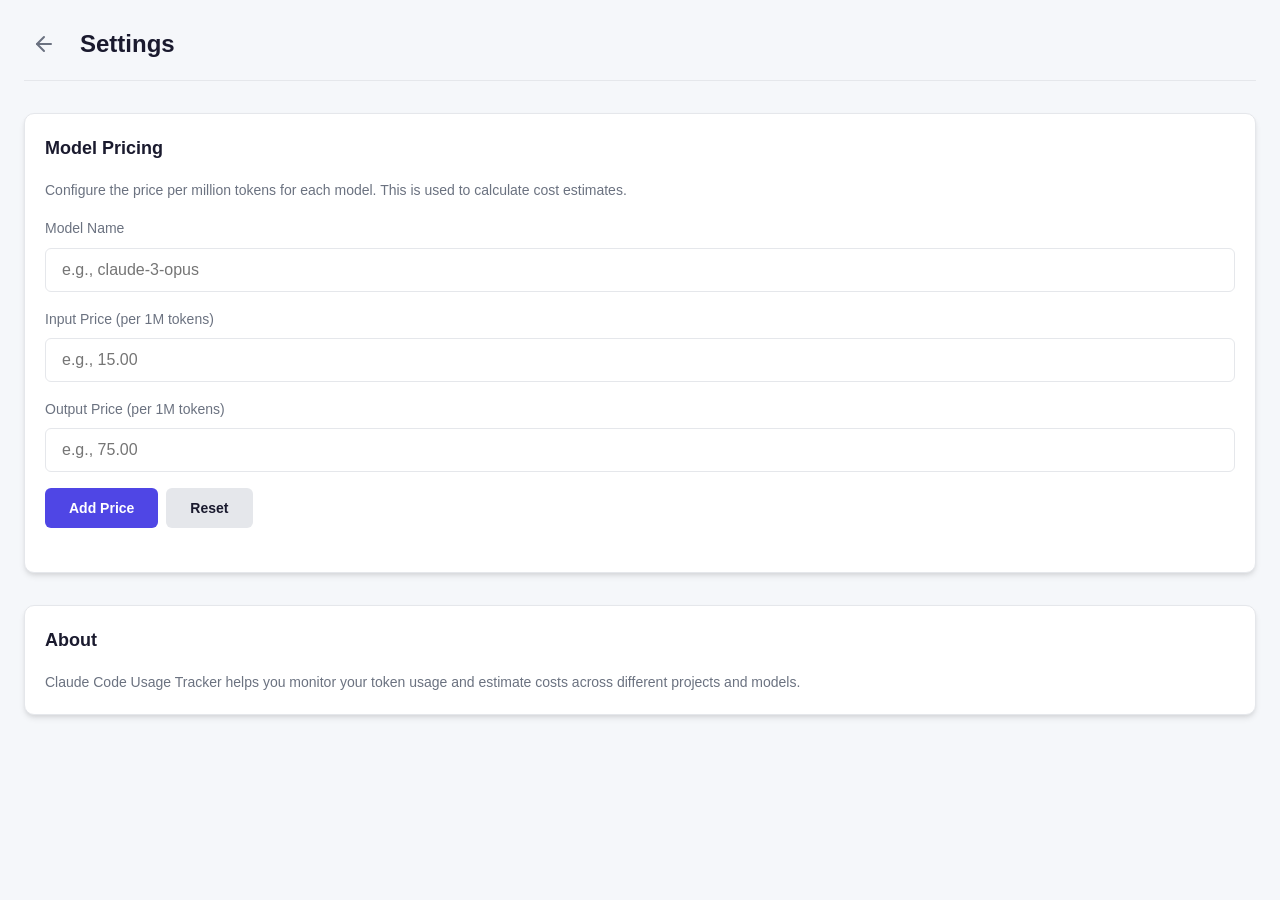
==== dashboard/settings.html @ ebd6a2f4 "feat: add dashboard HTML/CSS structure - Add index.html with summary cards, charts section, and sess" ====
<!DOCTYPE html>
<html lang="en">
<head>
    <meta charset="UTF-8">
    <meta name="viewport" content="width=device-width, initial-scale=1.0">
    <title>Settings - Claude Code Usage Tracker</title>
    <link rel="stylesheet" href="style.css">
    <style>
        .settings-header {
            display: flex;
            align-items: center;
            gap: 1rem;
            margin-bottom: 2rem;
            padding-bottom: 1rem;
            border-bottom: 1px solid var(--border-color);
        }

        .back-btn {
            display: flex;
            align-items: center;
            justify-content: center;
            width: 40px;
            height: 40px;
            border-radius: var(--radius-sm);
            background-color: transparent;
            color: var(--text-secondary);
            text-decoration: none;
            transition: all 0.2s ease;
        }

        .back-btn:hover {
            background-color: var(--border-color);
            color: var(--text-color);
        }

        .settings-header__title {
            font-size: 1.5rem;
            font-weight: 700;
            color: var(--text-color);
        }

        .settings-section {
            margin-bottom: 2rem;
        }

        .settings-section__title {
            font-size: 1.125rem;
            font-weight: 600;
            color: var(--text-color);
            margin-bottom: 1rem;
        }

        .price-form {
            display: flex;
            flex-direction: column;
            gap: 1rem;
        }

        .form-group {
            display: flex;
            flex-direction: column;
            gap: 0.5rem;
        }

        .form-group label {
            font-size: 0.875rem;
            font-weight: 500;
            color: var(--text-secondary);
        }

        .form-group input {
            padding: 0.75rem 1rem;
            border: 1px solid var(--border-color);
            border-radius: var(--radius-sm);
            background-color: var(--card-bg);
            color: var(--text-color);
            font-size: 1rem;
            transition: border-color 0.2s ease, box-shadow 0.2s ease;
        }

        .form-group input:focus {
            outline: none;
            border-color: var(--accent-color);
            box-shadow: 0 0 0 3px rgba(79, 70, 229, 0.2);
        }

        .btn {
            padding: 0.75rem 1.5rem;
            border: none;
            border-radius: var(--radius-sm);
            font-size: 0.875rem;
            font-weight: 600;
            cursor: pointer;
            transition: all 0.2s ease;
        }

        .btn--primary {
            background-color: var(--accent-color);
            color: white;
        }

        .btn--primary:hover {
            background-color: var(--accent-hover);
        }

        .btn--secondary {
            background-color: var(--border-color);
            color: var(--text-color);
        }

        .btn--secondary:hover {
            background-color: var(--text-secondary);
            color: white;
        }

        .price-list {
            margin-top: 1.5rem;
        }

        .price-item {
            display: flex;
            justify-content: space-between;
            align-items: center;
            padding: 0.75rem 1rem;
            background-color: var(--table-row-alt);
            border-radius: var(--radius-sm);
            margin-bottom: 0.5rem;
        }

        .price-item__name {
            font-weight: 500;
        }

        .price-item__value {
            color: var(--text-secondary);
        }

        @media (max-width: 768px) {
            .settings-header {
                flex-direction: column;
                align-items: flex-start;
            }

            .back-btn {
                align-self: flex-start;
            }
        }
    </style>
</head>
<body>
    <div class="container">
        <!-- Header -->
        <header class="settings-header">
            <a href="index.html" class="back-btn" aria-label="Back to dashboard">
                <svg width="24" height="24" viewBox="0 0 24 24" fill="none" stroke="currentColor" stroke-width="2" stroke-linecap="round" stroke-linejoin="round">
                    <line x1="19" y1="12" x2="5" y2="12"></line>
                    <polyline points="12 19 5 12 12 5"></polyline>
                </svg>
            </a>
            <h1 class="settings-header__title">Settings</h1>
        </header>

        <!-- Price Configuration Section -->
        <section class="card settings-section">
            <h2 class="settings-section__title">Model Pricing</h2>
            <p class="settings-section__description" style="color: var(--text-secondary); margin-bottom: 1rem; font-size: 0.875rem;">
                Configure the price per million tokens for each model. This is used to calculate cost estimates.
            </p>

            <form class="price-form" id="price-form">
                <div class="form-group">
                    <label for="model-name">Model Name</label>
                    <input type="text" id="model-name" name="model-name" placeholder="e.g., claude-3-opus" required>
                </div>
                <div class="form-group">
                    <label for="input-price">Input Price (per 1M tokens)</label>
                    <input type="number" id="input-price" name="input-price" placeholder="e.g., 15.00" step="0.01" min="0" required>
                </div>
                <div class="form-group">
                    <label for="output-price">Output Price (per 1M tokens)</label>
                    <input type="number" id="output-price" name="output-price" placeholder="e.g., 75.00" step="0.01" min="0" required>
                </div>
                <div style="display: flex; gap: 0.5rem;">
                    <button type="submit" class="btn btn--primary">Add Price</button>
                    <button type="button" class="btn btn--secondary" id="reset-btn">Reset</button>
                </div>
            </form>

            <!-- Price List (populated by JavaScript) -->
            <div class="price-list" id="price-list">
                <!-- Price items will be added here -->
            </div>
        </section>

        <!-- Info Section -->
        <section class="card settings-section">
            <h2 class="settings-section__title">About</h2>
            <p style="color: var(--text-secondary); font-size: 0.875rem;">
                Claude Code Usage Tracker helps you monitor your token usage and estimate costs across different projects and models.
            </p>
        </section>
    </div>

    <script>
        // Placeholder for settings logic (will be implemented in Task 8)
        document.getElementById('price-form').addEventListener('submit', (e) => {
            e.preventDefault();
            alert('Price configuration will be saved in Task 8');
        });
    </script>
</body>
</html>
---- dashboard/style.css ----
/* CSS Variables for Theming */
:root {
    --bg-color: #f5f7fa;
    --card-bg: #ffffff;
    --text-color: #1a1a2e;
    --text-secondary: #6b7280;
    --accent-color: #4f46e5;
    --accent-hover: #4338ca;
    --border-color: #e5e7eb;
    --shadow-sm: 0 1px 2px rgba(0, 0, 0, 0.05);
    --shadow-md: 0 4px 6px -1px rgba(0, 0, 0, 0.1), 0 2px 4px -1px rgba(0, 0, 0, 0.06);
    --shadow-lg: 0 10px 15px -3px rgba(0, 0, 0, 0.1), 0 4px 6px -2px rgba(0, 0, 0, 0.05);
    --radius-sm: 6px;
    --radius-md: 10px;
    --radius-lg: 16px;
    --warning-bg: #fef3c7;
    --warning-border: #f59e0b;
    --warning-text: #92400e;
    --success-color: #10b981;
    --table-row-alt: #f9fafb;
}

/* Dark Mode */
@media (prefers-color-scheme: dark) {
    :root {
        --bg-color: #0f172a;
        --card-bg: #1e293b;
        --text-color: #f1f5f9;
        --text-secondary: #94a3b8;
        --accent-color: #818cf8;
        --accent-hover: #6366f1;
        --border-color: #334155;
        --shadow-sm: 0 1px 2px rgba(0, 0, 0, 0.3);
        --shadow-md: 0 4px 6px -1px rgba(0, 0, 0, 0.4), 0 2px 4px -1px rgba(0, 0, 0, 0.3);
        --shadow-lg: 0 10px 15px -3px rgba(0, 0, 0, 0.4), 0 4px 6px -2px rgba(0, 0, 0, 0.3);
        --warning-bg: #422006;
        --warning-border: #f59e0b;
        --warning-text: #fcd34d;
        --table-row-alt: #283548;
    }
}

/* Reset & Base Styles */
*,
*::before,
*::after {
    box-sizing: border-box;
    margin: 0;
    padding: 0;
}

html {
    font-size: 16px;
    scroll-behavior: smooth;
}

body {
    font-family: -apple-system, BlinkMacSystemFont, 'Segoe UI', Roboto, 'Helvetica Neue', Arial, sans-serif;
    background-color: var(--bg-color);
    color: var(--text-color);
    line-height: 1.6;
    min-height: 100vh;
}

/* Container */
.container {
    max-width: 1400px;
    margin: 0 auto;
    padding: 1.5rem;
}

/* Header */
.header {
    display: flex;
    justify-content: space-between;
    align-items: center;
    margin-bottom: 2rem;
    padding-bottom: 1rem;
    border-bottom: 1px solid var(--border-color);
}

.header__title {
    font-size: 1.5rem;
    font-weight: 700;
    color: var(--text-color);
}

.header__settings-btn {
    display: flex;
    align-items: center;
    justify-content: center;
    width: 40px;
    height: 40px;
    border-radius: var(--radius-sm);
    background-color: transparent;
    color: var(--text-secondary);
    text-decoration: none;
    transition: all 0.2s ease;
}

.header__settings-btn:hover {
    background-color: var(--border-color);
    color: var(--text-color);
}

/* Card Component */
.card {
    background-color: var(--card-bg);
    border-radius: var(--radius-md);
    box-shadow: var(--shadow-md);
    padding: 1.25rem;
    border: 1px solid var(--border-color);
}

.card__title {
    font-size: 0.875rem;
    font-weight: 600;
    color: var(--text-secondary);
    text-transform: uppercase;
    letter-spacing: 0.05em;
    margin-bottom: 1rem;
}

/* Summary Cards */
.summary-cards {
    display: grid;
    grid-template-columns: repeat(auto-fit, minmax(200px, 1fr));
    gap: 1rem;
    margin-bottom: 1.5rem;
}

.summary-card {
    text-align: center;
    padding: 1.5rem 1rem;
}

.summary-card__label {
    font-size: 0.875rem;
    color: var(--text-secondary);
    margin-bottom: 0.5rem;
}

.summary-card__value {
    font-size: 1.75rem;
    font-weight: 700;
    color: var(--accent-color);
}

/* Charts Section */
.charts-section {
    display: flex;
    flex-direction: column;
    gap: 1.5rem;
    margin-bottom: 1.5rem;
}

.chart-card {
    min-height: 300px;
}

.chart-card--full {
    grid-column: 1 / -1;
}

.charts-row {
    display: grid;
    grid-template-columns: repeat(auto-fit, minmax(300px, 1fr));
    gap: 1rem;
}

.chart-container {
    position: relative;
    width: 100%;
    height: 250px;
}

.chart-container canvas {
    width: 100% !important;
    height: 100% !important;
}

/* Sessions Table */
.sessions-section {
    margin-bottom: 1.5rem;
}

.table-wrapper {
    overflow-x: auto;
    margin: 0 -1.25rem;
    padding: 0 1.25rem;
}

.sessions-table {
    width: 100%;
    border-collapse: collapse;
    font-size: 0.875rem;
}

.sessions-table th,
.sessions-table td {
    padding: 0.75rem 1rem;
    text-align: left;
    border-bottom: 1px solid var(--border-color);
}

.sessions-table th {
    font-weight: 600;
    color: var(--text-secondary);
    background-color: var(--table-row-alt);
    position: sticky;
    top: 0;
}

.sessions-table tbody tr:nth-child(even) {
    background-color: var(--table-row-alt);
}

.sessions-table tbody tr:hover {
    background-color: var(--accent-color);
    background-color: rgba(79, 70, 229, 0.1);
}

.sessions-table td {
    color: var(--text-color);
}

.sessions-table td:last-child {
    text-align: right;
}

/* Warning Card */
.warning-card {
    display: flex;
    align-items: flex-start;
    gap: 1rem;
    background-color: var(--warning-bg);
    border-color: var(--warning-border);
    border-left-width: 4px;
}

.warning-card__icon {
    flex-shrink: 0;
    color: var(--warning-border);
}

.warning-card__content {
    flex: 1;
}

.warning-card__title {
    font-size: 1rem;
    font-weight: 600;
    color: var(--warning-text);
    margin-bottom: 0.25rem;
}

.warning-card__message {
    font-size: 0.875rem;
    color: var(--warning-text);
    opacity: 0.8;
    margin-bottom: 0.5rem;
}

.warning-card__link {
    display: inline-block;
    font-size: 0.875rem;
    color: var(--accent-color);
    text-decoration: none;
    font-weight: 500;
}

.warning-card__link:hover {
    text-decoration: underline;
}

/* Responsive Design */
@media (max-width: 768px) {
    .container {
        padding: 1rem;
    }

    .header {
        flex-direction: column;
        align-items: flex-start;
        gap: 1rem;
    }

    .header__title {
        font-size: 1.25rem;
    }

    .summary-cards {
        grid-template-columns: 1fr;
    }

    .summary-card__value {
        font-size: 1.5rem;
    }

    .charts-row {
        grid-template-columns: 1fr;
    }

    .chart-container {
        height: 200px;
    }

    .sessions-table {
        font-size: 0.75rem;
    }

    .sessions-table th,
    .sessions-table td {
        padding: 0.5rem 0.75rem;
    }

    .warning-card {
        flex-direction: column;
    }
}

@media (max-width: 480px) {
    .container {
        padding: 0.75rem;
    }

    .card {
        padding: 1rem;
    }

    .summary-card {
        padding: 1rem 0.75rem;
    }

    .summary-card__value {
        font-size: 1.25rem;
    }
}
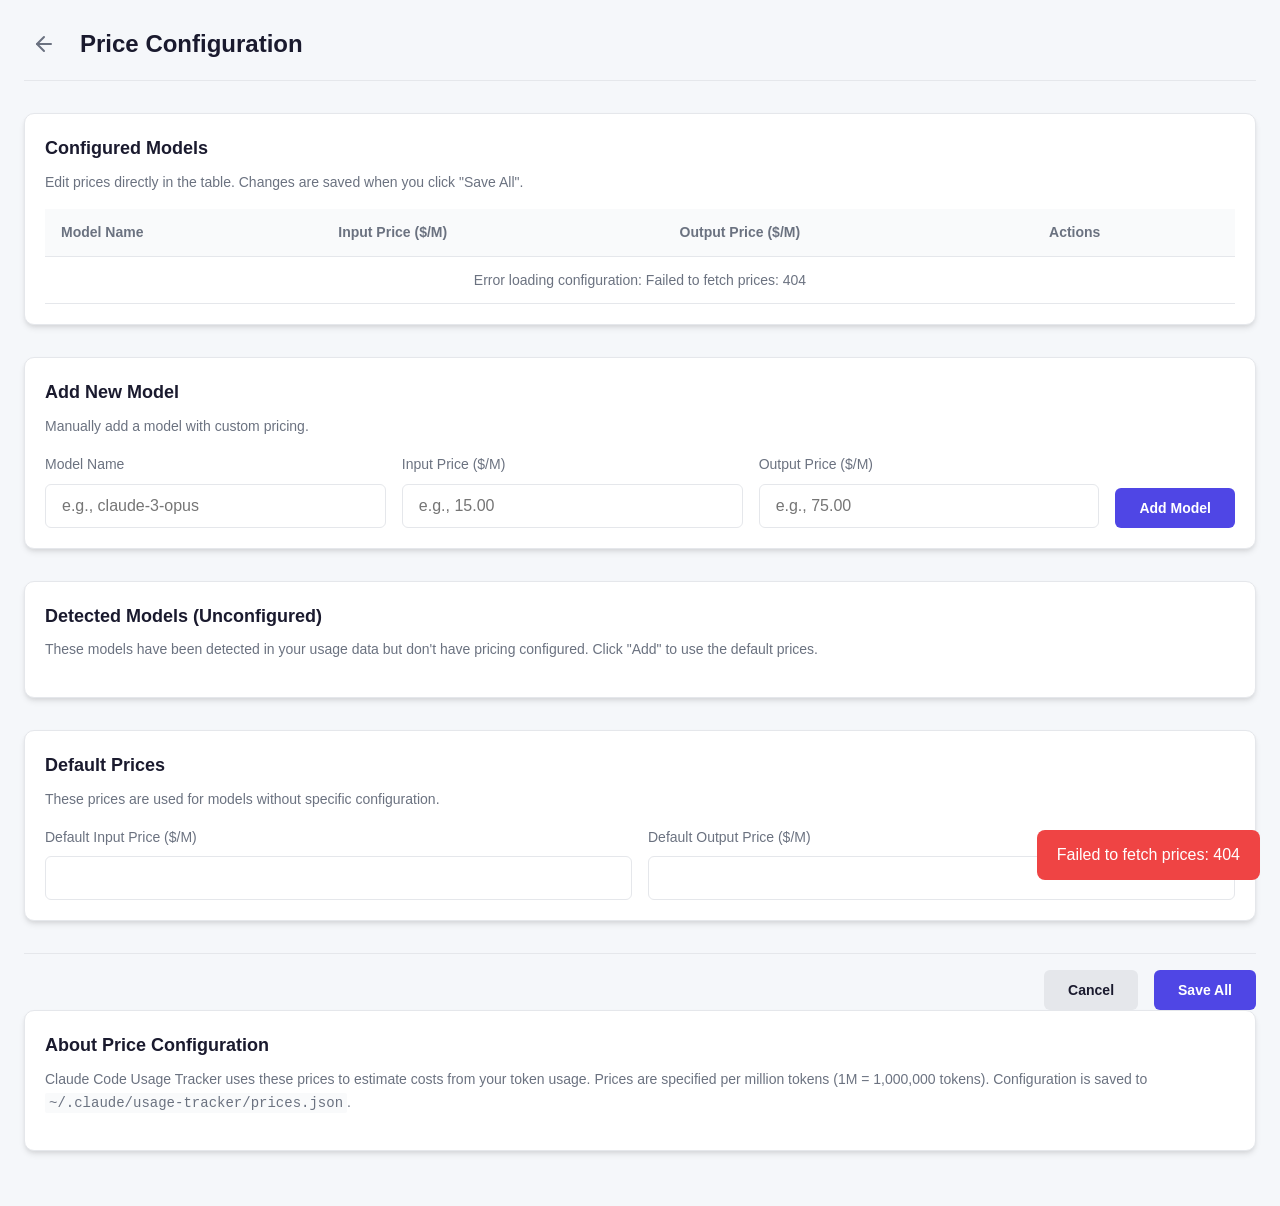
==== commit a700746b: "Implement settings page for price configuration Add JavaScript functionality to settings.html for ma" ====
--- a/dashboard/settings.html
+++ b/dashboard/settings.html
@@ -47,13 +47,21 @@
             font-size: 1.125rem;
             font-weight: 600;
             color: var(--text-color);
+            margin-bottom: 0.5rem;
+        }
+
+        .settings-section__description {
+            color: var(--text-secondary);
             margin-bottom: 1rem;
-        }
-
+            font-size: 0.875rem;
+        }
+
+        /* Price Form */
         .price-form {
-            display: flex;
-            flex-direction: column;
+            display: grid;
+            grid-template-columns: 1fr 1fr 1fr auto;
             gap: 1rem;
+            align-items: end;
         }
 
         .form-group {
@@ -84,6 +92,7 @@
             box-shadow: 0 0 0 3px rgba(79, 70, 229, 0.2);
         }
 
+        /* Buttons */
         .btn {
             padding: 0.75rem 1.5rem;
             border: none;
@@ -92,6 +101,10 @@
             font-weight: 600;
             cursor: pointer;
             transition: all 0.2s ease;
+            display: inline-flex;
+            align-items: center;
+            justify-content: center;
+            gap: 0.5rem;
         }
 
         .btn--primary {
@@ -103,6 +116,11 @@
             background-color: var(--accent-hover);
         }
 
+        .btn--primary:disabled {
+            background-color: var(--text-secondary);
+            cursor: not-allowed;
+        }
+
         .btn--secondary {
             background-color: var(--border-color);
             color: var(--text-color);
@@ -113,28 +131,137 @@
             color: white;
         }
 
-        .price-list {
-            margin-top: 1.5rem;
-        }
-
-        .price-item {
+        .btn--danger {
+            background-color: #ef4444;
+            color: white;
+        }
+
+        .btn--danger:hover {
+            background-color: #dc2626;
+        }
+
+        .btn--sm {
+            padding: 0.5rem 1rem;
+            font-size: 0.75rem;
+        }
+
+        /* Models Table */
+        .models-table-wrapper {
+            overflow-x: auto;
+            margin-top: 1rem;
+        }
+
+        .models-table {
+            width: 100%;
+            border-collapse: collapse;
+            font-size: 0.875rem;
+        }
+
+        .models-table th,
+        .models-table td {
+            padding: 0.75rem 1rem;
+            text-align: left;
+            border-bottom: 1px solid var(--border-color);
+        }
+
+        .models-table th {
+            font-weight: 600;
+            color: var(--text-secondary);
+            background-color: var(--table-row-alt);
+        }
+
+        .models-table tbody tr:nth-child(even) {
+            background-color: var(--table-row-alt);
+        }
+
+        .models-table tbody tr:hover {
+            background-color: rgba(79, 70, 229, 0.1);
+        }
+
+        .models-table .price-input {
+            width: 100px;
+            padding: 0.5rem 0.75rem;
+            border: 1px solid var(--border-color);
+            border-radius: var(--radius-sm);
+            background-color: var(--card-bg);
+            color: var(--text-color);
+            font-size: 0.875rem;
+        }
+
+        .models-table .price-input:focus {
+            outline: none;
+            border-color: var(--accent-color);
+            box-shadow: 0 0 0 2px rgba(79, 70, 229, 0.2);
+        }
+
+        .models-table .actions-cell {
+            text-align: right;
+        }
+
+        /* Default Price Form */
+        .default-price-form {
+            display: grid;
+            grid-template-columns: 1fr 1fr;
+            gap: 1rem;
+            margin-top: 1rem;
+        }
+
+        /* Unconfigured Models */
+        .unconfigured-list {
+            display: flex;
+            flex-direction: column;
+            gap: 0.5rem;
+            margin-top: 1rem;
+        }
+
+        .unconfigured-item {
             display: flex;
             justify-content: space-between;
             align-items: center;
             padding: 0.75rem 1rem;
             background-color: var(--table-row-alt);
             border-radius: var(--radius-sm);
-            margin-bottom: 0.5rem;
-        }
-
-        .price-item__name {
+        }
+
+        .unconfigured-item__name {
             font-weight: 500;
-        }
-
-        .price-item__value {
-            color: var(--text-secondary);
-        }
-
+            color: var(--text-color);
+        }
+
+        /* Save Actions Bar */
+        .save-actions {
+            display: flex;
+            justify-content: flex-end;
+            gap: 1rem;
+            margin-top: 2rem;
+            padding-top: 1rem;
+            border-top: 1px solid var(--border-color);
+        }
+
+        /* Toast Animation */
+        @keyframes slideIn {
+            from {
+                transform: translateX(100%);
+                opacity: 0;
+            }
+            to {
+                transform: translateX(0);
+                opacity: 1;
+            }
+        }
+
+        @keyframes slideOut {
+            from {
+                transform: translateX(0);
+                opacity: 1;
+            }
+            to {
+                transform: translateX(100%);
+                opacity: 0;
+            }
+        }
+
+        /* Responsive Design */
         @media (max-width: 768px) {
             .settings-header {
                 flex-direction: column;
@@ -143,6 +270,35 @@
 
             .back-btn {
                 align-self: flex-start;
+            }
+
+            .price-form {
+                grid-template-columns: 1fr;
+            }
+
+            .default-price-form {
+                grid-template-columns: 1fr;
+            }
+
+            .models-table {
+                font-size: 0.75rem;
+            }
+
+            .models-table th,
+            .models-table td {
+                padding: 0.5rem 0.75rem;
+            }
+
+            .models-table .price-input {
+                width: 80px;
+            }
+
+            .save-actions {
+                flex-direction: column;
+            }
+
+            .save-actions .btn {
+                width: 100%;
             }
         }
     </style>
@@ -157,56 +313,106 @@
                     <polyline points="12 19 5 12 12 5"></polyline>
                 </svg>
             </a>
-            <h1 class="settings-header__title">Settings</h1>
+            <h1 class="settings-header__title">Price Configuration</h1>
         </header>
 
-        <!-- Price Configuration Section -->
+        <!-- Configured Models Section -->
         <section class="card settings-section">
-            <h2 class="settings-section__title">Model Pricing</h2>
-            <p class="settings-section__description" style="color: var(--text-secondary); margin-bottom: 1rem; font-size: 0.875rem;">
-                Configure the price per million tokens for each model. This is used to calculate cost estimates.
+            <h2 class="settings-section__title">Configured Models</h2>
+            <p class="settings-section__description">
+                Edit prices directly in the table. Changes are saved when you click "Save All".
             </p>
 
-            <form class="price-form" id="price-form">
+            <div class="models-table-wrapper">
+                <table class="models-table">
+                    <thead>
+                        <tr>
+                            <th>Model Name</th>
+                            <th>Input Price ($/M)</th>
+                            <th>Output Price ($/M)</th>
+                            <th>Actions</th>
+                        </tr>
+                    </thead>
+                    <tbody id="models-table-body">
+                        <!-- Populated by JavaScript -->
+                    </tbody>
+                </table>
+            </div>
+        </section>
+
+        <!-- Add New Model Section -->
+        <section class="card settings-section">
+            <h2 class="settings-section__title">Add New Model</h2>
+            <p class="settings-section__description">
+                Manually add a model with custom pricing.
+            </p>
+
+            <form class="price-form" id="add-model-form">
                 <div class="form-group">
-                    <label for="model-name">Model Name</label>
-                    <input type="text" id="model-name" name="model-name" placeholder="e.g., claude-3-opus" required>
+                    <label for="new-model-name">Model Name</label>
+                    <input type="text" id="new-model-name" placeholder="e.g., claude-3-opus" required>
                 </div>
                 <div class="form-group">
-                    <label for="input-price">Input Price (per 1M tokens)</label>
-                    <input type="number" id="input-price" name="input-price" placeholder="e.g., 15.00" step="0.01" min="0" required>
+                    <label for="new-input-price">Input Price ($/M)</label>
+                    <input type="number" id="new-input-price" placeholder="e.g., 15.00" step="0.01" min="0" required>
                 </div>
                 <div class="form-group">
-                    <label for="output-price">Output Price (per 1M tokens)</label>
-                    <input type="number" id="output-price" name="output-price" placeholder="e.g., 75.00" step="0.01" min="0" required>
+                    <label for="new-output-price">Output Price ($/M)</label>
+                    <input type="number" id="new-output-price" placeholder="e.g., 75.00" step="0.01" min="0" required>
                 </div>
-                <div style="display: flex; gap: 0.5rem;">
-                    <button type="submit" class="btn btn--primary">Add Price</button>
-                    <button type="button" class="btn btn--secondary" id="reset-btn">Reset</button>
-                </div>
+                <button type="submit" class="btn btn--primary">Add Model</button>
             </form>
-
-            <!-- Price List (populated by JavaScript) -->
-            <div class="price-list" id="price-list">
-                <!-- Price items will be added here -->
+        </section>
+
+        <!-- Unconfigured Models Section -->
+        <section class="card settings-section">
+            <h2 class="settings-section__title">Detected Models (Unconfigured)</h2>
+            <p class="settings-section__description">
+                These models have been detected in your usage data but don't have pricing configured.
+                Click "Add" to use the default prices.
+            </p>
+
+            <div class="unconfigured-list" id="unconfigured-models">
+                <!-- Populated by JavaScript -->
             </div>
         </section>
 
+        <!-- Default Price Section -->
+        <section class="card settings-section">
+            <h2 class="settings-section__title">Default Prices</h2>
+            <p class="settings-section__description">
+                These prices are used for models without specific configuration.
+            </p>
+
+            <div class="default-price-form">
+                <div class="form-group">
+                    <label for="default-input-price">Default Input Price ($/M)</label>
+                    <input type="number" id="default-input-price" step="0.01" min="0">
+                </div>
+                <div class="form-group">
+                    <label for="default-output-price">Default Output Price ($/M)</label>
+                    <input type="number" id="default-output-price" step="0.01" min="0">
+                </div>
+            </div>
+        </section>
+
+        <!-- Save Actions -->
+        <div class="save-actions">
+            <button type="button" class="btn btn--secondary" id="cancel-btn">Cancel</button>
+            <button type="button" class="btn btn--primary" id="save-btn">Save All</button>
+        </div>
+
         <!-- Info Section -->
         <section class="card settings-section">
-            <h2 class="settings-section__title">About</h2>
-            <p style="color: var(--text-secondary); font-size: 0.875rem;">
-                Claude Code Usage Tracker helps you monitor your token usage and estimate costs across different projects and models.
+            <h2 class="settings-section__title">About Price Configuration</h2>
+            <p class="settings-section__description">
+                Claude Code Usage Tracker uses these prices to estimate costs from your token usage.
+                Prices are specified per million tokens (1M = 1,000,000 tokens).
+                Configuration is saved to <code style="background: var(--table-row-alt); padding: 0.125rem 0.25rem; border-radius: 2px;">~/.claude/usage-tracker/prices.json</code>.
             </p>
         </section>
     </div>
 
-    <script>
-        // Placeholder for settings logic (will be implemented in Task 8)
-        document.getElementById('price-form').addEventListener('submit', (e) => {
-            e.preventDefault();
-            alert('Price configuration will be saved in Task 8');
-        });
-    </script>
+    <script src="settings.js"></script>
 </body>
 </html>
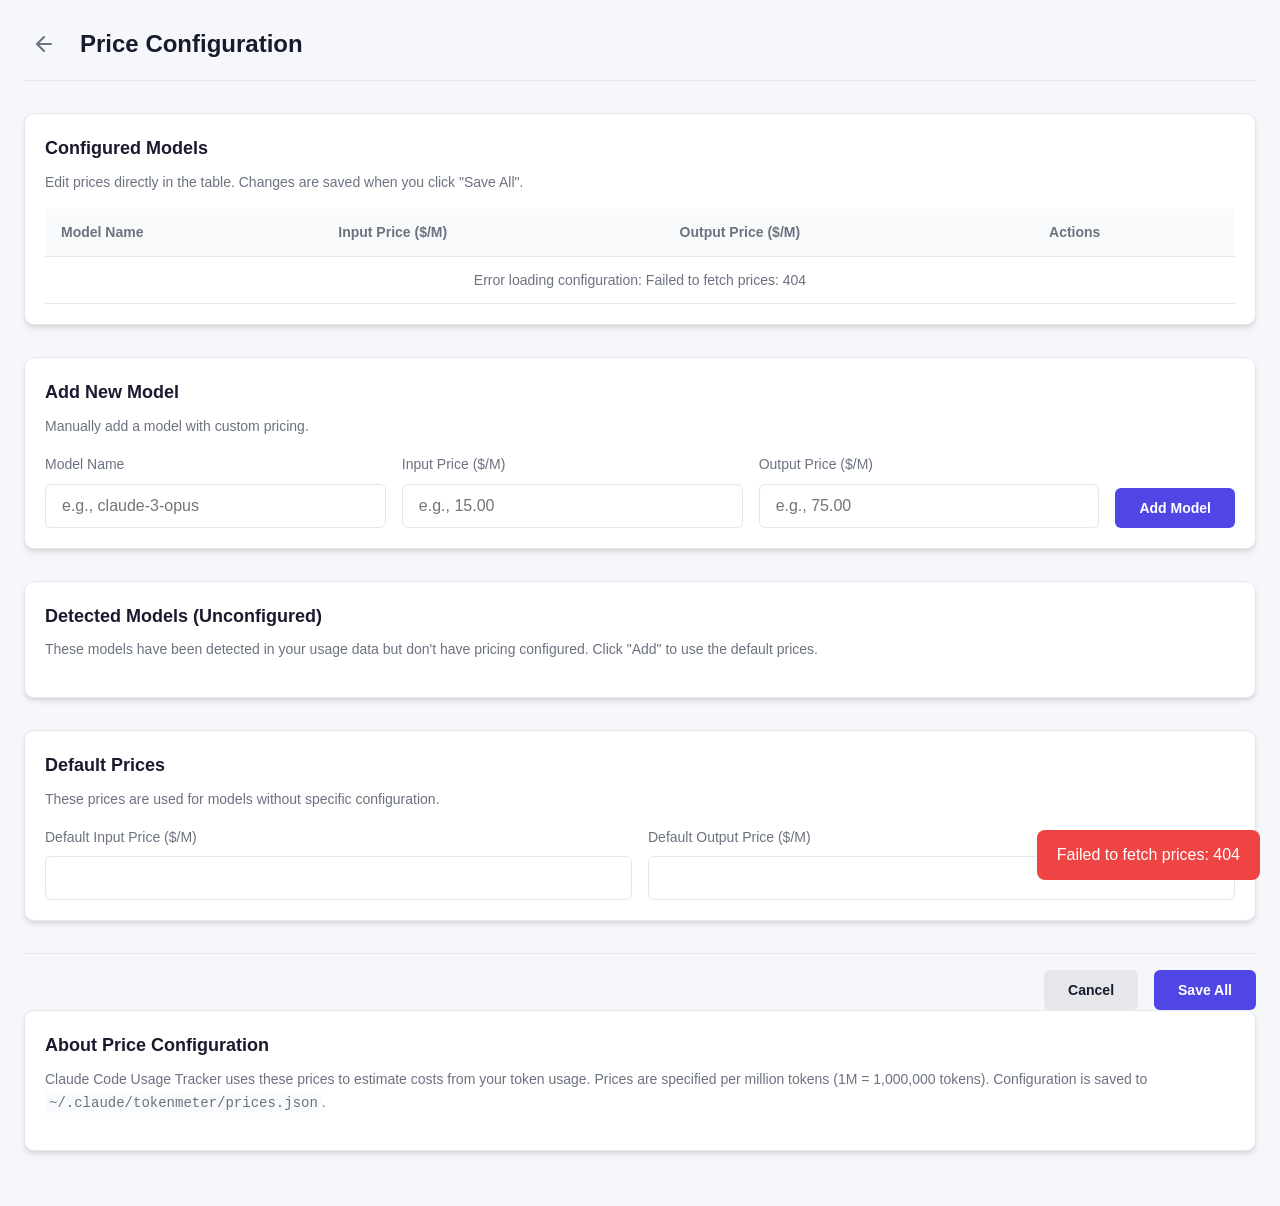
==== commit af32023d: "fix: update remaining usage-tracker references to tokenmeter" ====
--- a/dashboard/settings.html
+++ b/dashboard/settings.html
@@ -408,7 +408,7 @@
             <p class="settings-section__description">
                 Claude Code Usage Tracker uses these prices to estimate costs from your token usage.
                 Prices are specified per million tokens (1M = 1,000,000 tokens).
-                Configuration is saved to <code style="background: var(--table-row-alt); padding: 0.125rem 0.25rem; border-radius: 2px;">~/.claude/usage-tracker/prices.json</code>.
+                Configuration is saved to <code style="background: var(--table-row-alt); padding: 0.125rem 0.25rem; border-radius: 2px;">~/.claude/tokenmeter/prices.json</code>.
             </p>
         </section>
     </div>
--- a/dashboard/style.css
+++ b/dashboard/style.css
@@ -273,6 +273,38 @@
     text-decoration: underline;
 }
 
+/* Loading Indicator */
+.loading-indicator {
+    color: var(--text-secondary);
+    font-size: 0.875rem;
+    animation: pulse 1.5s ease-in-out infinite;
+}
+
+@keyframes pulse {
+    0%, 100% {
+        opacity: 1;
+    }
+    50% {
+        opacity: 0.5;
+    }
+}
+
+/* Empty Data Card */
+.empty-data-card {
+    text-align: center;
+    padding: 2rem;
+}
+
+.empty-data-card h3 {
+    color: var(--text-secondary);
+    margin-bottom: 0.5rem;
+}
+
+.empty-data-card p {
+    color: var(--text-secondary);
+    font-size: 0.875rem;
+}
+
 /* Responsive Design */
 @media (max-width: 768px) {
     .container {
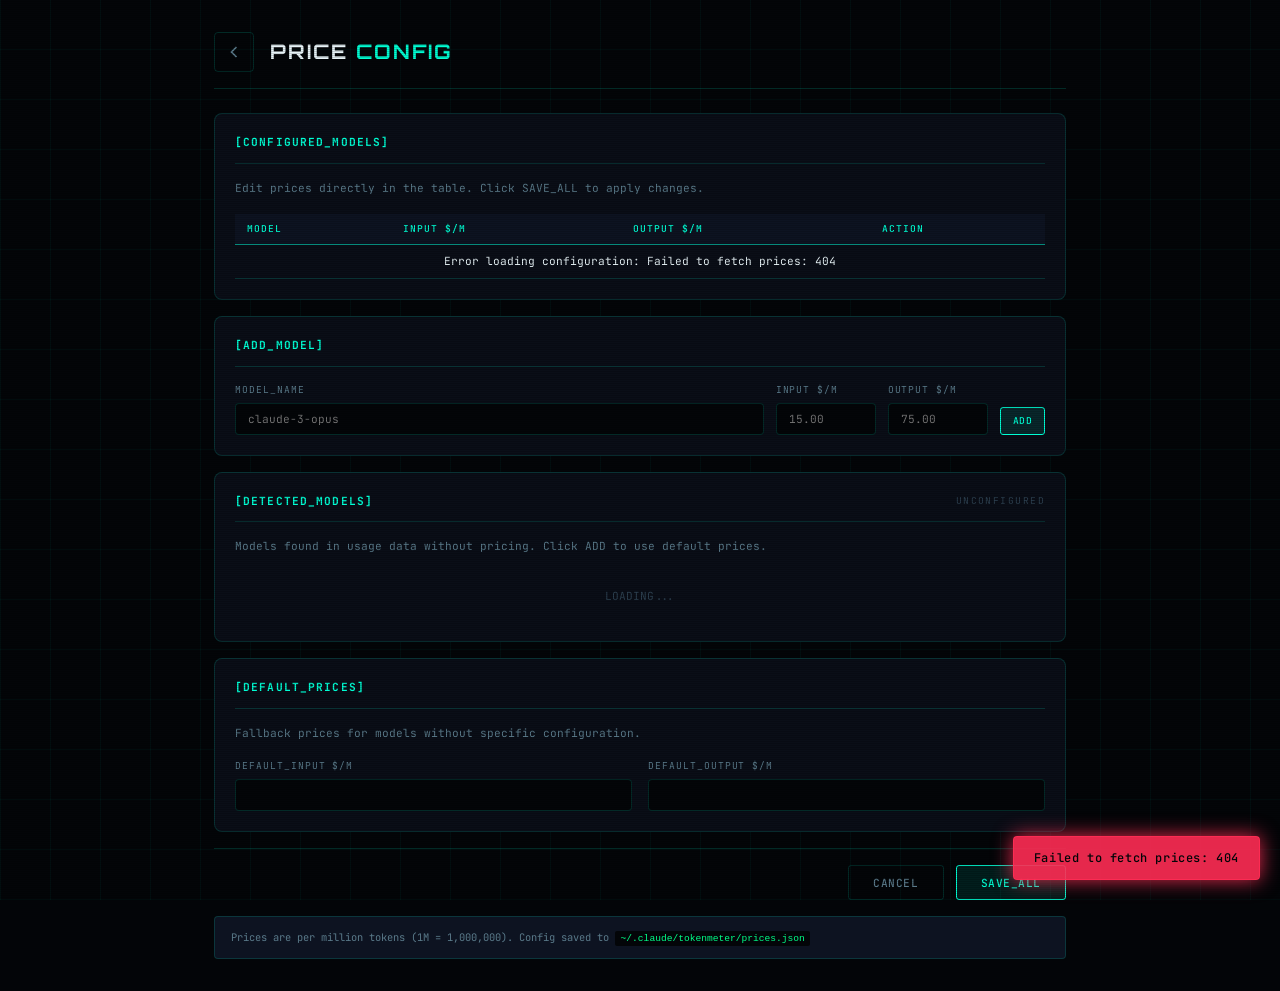
==== commit 0d422992: "feat(settings): redesign config page with cyberpunk terminal aesthetic - Match main dashboard design" ====
--- a/dashboard/settings.html
+++ b/dashboard/settings.html
@@ -3,414 +3,439 @@
 <head>
     <meta charset="UTF-8">
     <meta name="viewport" content="width=device-width, initial-scale=1.0">
-    <title>Settings - Claude Code Usage Tracker</title>
+    <title>TokenMeter // Config Console</title>
     <link rel="stylesheet" href="style.css">
+    <link rel="preconnect" href="https://fonts.googleapis.com">
+    <link rel="preconnect" href="https://fonts.gstatic.com" crossorigin>
+    <link href="https://fonts.googleapis.com/css2?family=JetBrains+Mono:wght@400;500;700&family=Orbitron:wght@400;700;900&display=swap" rel="stylesheet">
     <style>
-        .settings-header {
+        /* Settings-specific overrides */
+        .config-container {
+            max-width: 900px;
+        }
+
+        /* Config Header */
+        .config-header {
             display: flex;
             align-items: center;
             gap: 1rem;
-            margin-bottom: 2rem;
-            padding-bottom: 1rem;
-            border-bottom: 1px solid var(--border-color);
-        }
-
-        .back-btn {
+            padding: 1rem 0;
+            margin-bottom: 1.5rem;
+            border-bottom: 1px solid var(--border-dim);
+        }
+
+        .back-link {
             display: flex;
             align-items: center;
             justify-content: center;
             width: 40px;
             height: 40px;
-            border-radius: var(--radius-sm);
-            background-color: transparent;
+            border: 1px solid var(--border-dim);
+            border-radius: 4px;
             color: var(--text-secondary);
             text-decoration: none;
-            transition: all 0.2s ease;
-        }
-
-        .back-btn:hover {
-            background-color: var(--border-color);
-            color: var(--text-color);
-        }
-
-        .settings-header__title {
-            font-size: 1.5rem;
+            transition: all 0.15s ease;
+        }
+
+        .back-link:hover {
+            border-color: var(--neon-cyan);
+            color: var(--neon-cyan);
+            box-shadow: var(--glow-soft);
+        }
+
+        .config-title {
+            font-family: var(--font-display);
+            font-size: 1.25rem;
             font-weight: 700;
-            color: var(--text-color);
-        }
-
-        .settings-section {
-            margin-bottom: 2rem;
-        }
-
-        .settings-section__title {
-            font-size: 1.125rem;
-            font-weight: 600;
-            color: var(--text-color);
-            margin-bottom: 0.5rem;
-        }
-
-        .settings-section__description {
+            letter-spacing: 0.1em;
+            color: var(--text-primary);
+        }
+
+        .config-title .accent {
+            color: var(--neon-cyan);
+        }
+
+        /* Config Sections */
+        .config-section {
+            background: var(--bg-panel);
+            border: 1px solid var(--border-dim);
+            border-radius: 8px;
+            padding: 1.25rem;
+            margin-bottom: 1rem;
+        }
+
+        .section-header {
+            display: flex;
+            align-items: center;
+            justify-content: space-between;
+            margin-bottom: 1rem;
+            padding-bottom: 0.75rem;
+            border-bottom: 1px solid var(--border-dim);
+        }
+
+        .section-tag {
+            font-size: 0.7rem;
+            color: var(--neon-cyan);
+            letter-spacing: 0.1em;
+            font-weight: 700;
+        }
+
+        .section-dim {
+            font-size: 0.6rem;
+            color: var(--text-muted);
+            letter-spacing: 0.15em;
+        }
+
+        .section-desc {
+            font-size: 0.7rem;
             color: var(--text-secondary);
             margin-bottom: 1rem;
-            font-size: 0.875rem;
-        }
-
-        /* Price Form */
-        .price-form {
+            line-height: 1.6;
+        }
+
+        /* Models Table */
+        .config-table-wrapper {
+            overflow-x: auto;
+        }
+
+        .config-table {
+            width: 100%;
+            border-collapse: collapse;
+            font-size: 0.7rem;
+        }
+
+        .config-table th {
+            padding: 0.5rem 0.75rem;
+            text-align: left;
+            font-weight: 500;
+            color: var(--neon-cyan);
+            letter-spacing: 0.1em;
+            font-size: 0.6rem;
+            background: var(--bg-card);
+            border-bottom: 1px solid var(--border-active);
+        }
+
+        .config-table td {
+            padding: 0.5rem 0.75rem;
+            border-bottom: 1px solid var(--border-dim);
+            color: var(--text-primary);
+        }
+
+        .config-table tbody tr:hover {
+            background: var(--bg-hover);
+        }
+
+        .config-table tbody tr:hover td {
+            color: var(--neon-cyan);
+        }
+
+        .price-input {
+            width: 80px;
+            padding: 0.35rem 0.5rem;
+            background: var(--bg-deep);
+            border: 1px solid var(--border-dim);
+            border-radius: 3px;
+            color: var(--text-primary);
+            font-family: var(--font-mono);
+            font-size: 0.65rem;
+        }
+
+        .price-input:focus {
+            outline: none;
+            border-color: var(--neon-cyan);
+            box-shadow: var(--glow-soft);
+        }
+
+        /* Buttons */
+        .btn-cyber {
+            padding: 0.4rem 0.75rem;
+            font-family: var(--font-mono);
+            font-size: 0.6rem;
+            font-weight: 500;
+            letter-spacing: 0.05em;
+            border: 1px solid var(--border-dim);
+            border-radius: 3px;
+            background: transparent;
+            color: var(--text-secondary);
+            cursor: pointer;
+            transition: all 0.15s ease;
+        }
+
+        .btn-cyber:hover {
+            border-color: var(--neon-cyan);
+            color: var(--text-primary);
+        }
+
+        .btn-cyber--primary {
+            background: rgba(0, 255, 213, 0.1);
+            border-color: var(--neon-cyan);
+            color: var(--neon-cyan);
+        }
+
+        .btn-cyber--primary:hover {
+            background: rgba(0, 255, 213, 0.2);
+            box-shadow: var(--glow-soft);
+        }
+
+        .btn-cyber--danger {
+            color: var(--neon-red);
+            border-color: rgba(255, 45, 85, 0.3);
+        }
+
+        .btn-cyber--danger:hover {
+            border-color: var(--neon-red);
+            box-shadow: 0 0 8px rgba(255, 45, 85, 0.3);
+        }
+
+        .btn-cyber--lg {
+            padding: 0.6rem 1.5rem;
+            font-size: 0.7rem;
+        }
+
+        /* Add Model Form */
+        .add-form {
             display: grid;
-            grid-template-columns: 1fr 1fr 1fr auto;
-            gap: 1rem;
+            grid-template-columns: 1fr 100px 100px auto;
+            gap: 0.75rem;
             align-items: end;
         }
 
-        .form-group {
+        .form-field {
+            display: flex;
+            flex-direction: column;
+            gap: 0.35rem;
+        }
+
+        .form-label {
+            font-size: 0.6rem;
+            color: var(--text-secondary);
+            letter-spacing: 0.1em;
+        }
+
+        .form-input {
+            padding: 0.5rem 0.75rem;
+            background: var(--bg-deep);
+            border: 1px solid var(--border-dim);
+            border-radius: 4px;
+            color: var(--text-primary);
+            font-family: var(--font-mono);
+            font-size: 0.7rem;
+        }
+
+        .form-input:focus {
+            outline: none;
+            border-color: var(--neon-cyan);
+            box-shadow: var(--glow-soft);
+        }
+
+        /* Unconfigured Models */
+        .unconfigured-list {
             display: flex;
             flex-direction: column;
             gap: 0.5rem;
         }
 
-        .form-group label {
-            font-size: 0.875rem;
-            font-weight: 500;
-            color: var(--text-secondary);
-        }
-
-        .form-group input {
-            padding: 0.75rem 1rem;
-            border: 1px solid var(--border-color);
-            border-radius: var(--radius-sm);
-            background-color: var(--card-bg);
-            color: var(--text-color);
-            font-size: 1rem;
-            transition: border-color 0.2s ease, box-shadow 0.2s ease;
-        }
-
-        .form-group input:focus {
-            outline: none;
-            border-color: var(--accent-color);
-            box-shadow: 0 0 0 3px rgba(79, 70, 229, 0.2);
-        }
-
-        /* Buttons */
-        .btn {
-            padding: 0.75rem 1.5rem;
-            border: none;
-            border-radius: var(--radius-sm);
-            font-size: 0.875rem;
-            font-weight: 600;
-            cursor: pointer;
-            transition: all 0.2s ease;
-            display: inline-flex;
+        .unconfigured-item {
+            display: flex;
+            justify-content: space-between;
             align-items: center;
-            justify-content: center;
-            gap: 0.5rem;
-        }
-
-        .btn--primary {
-            background-color: var(--accent-color);
-            color: white;
-        }
-
-        .btn--primary:hover {
-            background-color: var(--accent-hover);
-        }
-
-        .btn--primary:disabled {
-            background-color: var(--text-secondary);
-            cursor: not-allowed;
-        }
-
-        .btn--secondary {
-            background-color: var(--border-color);
-            color: var(--text-color);
-        }
-
-        .btn--secondary:hover {
-            background-color: var(--text-secondary);
-            color: white;
-        }
-
-        .btn--danger {
-            background-color: #ef4444;
-            color: white;
-        }
-
-        .btn--danger:hover {
-            background-color: #dc2626;
-        }
-
-        .btn--sm {
-            padding: 0.5rem 1rem;
-            font-size: 0.75rem;
-        }
-
-        /* Models Table */
-        .models-table-wrapper {
-            overflow-x: auto;
-            margin-top: 1rem;
-        }
-
-        .models-table {
-            width: 100%;
-            border-collapse: collapse;
-            font-size: 0.875rem;
-        }
-
-        .models-table th,
-        .models-table td {
-            padding: 0.75rem 1rem;
-            text-align: left;
-            border-bottom: 1px solid var(--border-color);
-        }
-
-        .models-table th {
-            font-weight: 600;
-            color: var(--text-secondary);
-            background-color: var(--table-row-alt);
-        }
-
-        .models-table tbody tr:nth-child(even) {
-            background-color: var(--table-row-alt);
-        }
-
-        .models-table tbody tr:hover {
-            background-color: rgba(79, 70, 229, 0.1);
-        }
-
-        .models-table .price-input {
-            width: 100px;
             padding: 0.5rem 0.75rem;
-            border: 1px solid var(--border-color);
-            border-radius: var(--radius-sm);
-            background-color: var(--card-bg);
-            color: var(--text-color);
-            font-size: 0.875rem;
-        }
-
-        .models-table .price-input:focus {
-            outline: none;
-            border-color: var(--accent-color);
-            box-shadow: 0 0 0 2px rgba(79, 70, 229, 0.2);
-        }
-
-        .models-table .actions-cell {
-            text-align: right;
-        }
-
-        /* Default Price Form */
-        .default-price-form {
+            background: var(--bg-card);
+            border: 1px solid var(--border-dim);
+            border-radius: 4px;
+            transition: all 0.15s ease;
+        }
+
+        .unconfigured-item:hover {
+            border-color: var(--neon-amber);
+        }
+
+        .unconfigured-item__name {
+            font-size: 0.7rem;
+            color: var(--neon-amber);
+        }
+
+        /* Default Price Grid */
+        .default-price-grid {
             display: grid;
             grid-template-columns: 1fr 1fr;
             gap: 1rem;
-            margin-top: 1rem;
-        }
-
-        /* Unconfigured Models */
-        .unconfigured-list {
-            display: flex;
-            flex-direction: column;
-            gap: 0.5rem;
-            margin-top: 1rem;
-        }
-
-        .unconfigured-item {
-            display: flex;
-            justify-content: space-between;
-            align-items: center;
+        }
+
+        /* Action Bar */
+        .config-actions {
+            display: flex;
+            justify-content: flex-end;
+            gap: 0.75rem;
+            padding: 1rem 0;
+            margin-top: 0.5rem;
+            border-top: 1px solid var(--border-dim);
+        }
+
+        /* Info Box */
+        .info-box {
+            background: var(--bg-card);
+            border: 1px solid var(--border-dim);
+            border-radius: 4px;
             padding: 0.75rem 1rem;
-            background-color: var(--table-row-alt);
-            border-radius: var(--radius-sm);
-        }
-
-        .unconfigured-item__name {
-            font-weight: 500;
-            color: var(--text-color);
-        }
-
-        /* Save Actions Bar */
-        .save-actions {
-            display: flex;
-            justify-content: flex-end;
-            gap: 1rem;
-            margin-top: 2rem;
-            padding-top: 1rem;
-            border-top: 1px solid var(--border-color);
-        }
-
-        /* Toast Animation */
-        @keyframes slideIn {
-            from {
-                transform: translateX(100%);
-                opacity: 0;
-            }
-            to {
-                transform: translateX(0);
-                opacity: 1;
-            }
-        }
-
-        @keyframes slideOut {
-            from {
-                transform: translateX(0);
-                opacity: 1;
-            }
-            to {
-                transform: translateX(100%);
-                opacity: 0;
-            }
-        }
-
-        /* Responsive Design */
+        }
+
+        .info-box__text {
+            font-size: 0.65rem;
+            color: var(--text-secondary);
+            line-height: 1.6;
+        }
+
+        .info-box__code {
+            background: var(--bg-deep);
+            padding: 0.15rem 0.35rem;
+            border-radius: 2px;
+            color: var(--neon-green);
+            font-size: 0.6rem;
+        }
+
+        /* Empty State */
+        .empty-state {
+            text-align: center;
+            padding: 1rem;
+            color: var(--text-muted);
+            font-size: 0.7rem;
+        }
+
+        /* Responsive */
         @media (max-width: 768px) {
-            .settings-header {
-                flex-direction: column;
-                align-items: flex-start;
-            }
-
-            .back-btn {
-                align-self: flex-start;
-            }
-
-            .price-form {
+            .add-form {
                 grid-template-columns: 1fr;
             }
 
-            .default-price-form {
+            .default-price-grid {
                 grid-template-columns: 1fr;
             }
 
-            .models-table {
-                font-size: 0.75rem;
-            }
-
-            .models-table th,
-            .models-table td {
-                padding: 0.5rem 0.75rem;
-            }
-
-            .models-table .price-input {
-                width: 80px;
-            }
-
-            .save-actions {
+            .config-actions {
                 flex-direction: column;
             }
 
-            .save-actions .btn {
+            .config-actions .btn-cyber--lg {
                 width: 100%;
             }
+        }
+
+        /* Toast Animations */
+        @keyframes toastSlide {
+            from { transform: translateX(100%); opacity: 0; }
+            to { transform: translateX(0); opacity: 1; }
+        }
+
+        @keyframes toastSlideOut {
+            from { transform: translateX(0); opacity: 1; }
+            to { transform: translateX(100%); opacity: 0; }
         }
     </style>
 </head>
 <body>
-    <div class="container">
+    <div class="scanlines"></div>
+    <div class="grid-overlay"></div>
+
+    <div class="console-container config-container">
         <!-- Header -->
-        <header class="settings-header">
-            <a href="index.html" class="back-btn" aria-label="Back to dashboard">
-                <svg width="24" height="24" viewBox="0 0 24 24" fill="none" stroke="currentColor" stroke-width="2" stroke-linecap="round" stroke-linejoin="round">
-                    <line x1="19" y1="12" x2="5" y2="12"></line>
-                    <polyline points="12 19 5 12 12 5"></polyline>
+        <header class="config-header">
+            <a href="index.html" class="back-link" aria-label="Back">
+                <svg width="20" height="20" viewBox="0 0 24 24" fill="none" stroke="currentColor" stroke-width="2">
+                    <polyline points="15 18 9 12 15 6"></polyline>
                 </svg>
             </a>
-            <h1 class="settings-header__title">Price Configuration</h1>
+            <h1 class="config-title">PRICE <span class="accent">CONFIG</span></h1>
         </header>
 
-        <!-- Configured Models Section -->
-        <section class="card settings-section">
-            <h2 class="settings-section__title">Configured Models</h2>
-            <p class="settings-section__description">
-                Edit prices directly in the table. Changes are saved when you click "Save All".
-            </p>
-
-            <div class="models-table-wrapper">
-                <table class="models-table">
+        <!-- Configured Models -->
+        <section class="config-section">
+            <div class="section-header">
+                <span class="section-tag">[CONFIGURED_MODELS]</span>
+            </div>
+            <p class="section-desc">Edit prices directly in the table. Click SAVE_ALL to apply changes.</p>
+            <div class="config-table-wrapper">
+                <table class="config-table">
                     <thead>
                         <tr>
-                            <th>Model Name</th>
-                            <th>Input Price ($/M)</th>
-                            <th>Output Price ($/M)</th>
-                            <th>Actions</th>
+                            <th>MODEL</th>
+                            <th>INPUT $/M</th>
+                            <th>OUTPUT $/M</th>
+                            <th>ACTION</th>
                         </tr>
                     </thead>
                     <tbody id="models-table-body">
-                        <!-- Populated by JavaScript -->
+                        <tr><td colspan="4" class="empty-state">LOADING...</td></tr>
                     </tbody>
                 </table>
             </div>
         </section>
 
-        <!-- Add New Model Section -->
-        <section class="card settings-section">
-            <h2 class="settings-section__title">Add New Model</h2>
-            <p class="settings-section__description">
-                Manually add a model with custom pricing.
-            </p>
-
-            <form class="price-form" id="add-model-form">
-                <div class="form-group">
-                    <label for="new-model-name">Model Name</label>
-                    <input type="text" id="new-model-name" placeholder="e.g., claude-3-opus" required>
+        <!-- Add Model -->
+        <section class="config-section">
+            <div class="section-header">
+                <span class="section-tag">[ADD_MODEL]</span>
+            </div>
+            <form class="add-form" id="add-model-form">
+                <div class="form-field">
+                    <label class="form-label">MODEL_NAME</label>
+                    <input type="text" class="form-input" id="new-model-name" placeholder="claude-3-opus" required>
                 </div>
-                <div class="form-group">
-                    <label for="new-input-price">Input Price ($/M)</label>
-                    <input type="number" id="new-input-price" placeholder="e.g., 15.00" step="0.01" min="0" required>
+                <div class="form-field">
+                    <label class="form-label">INPUT $/M</label>
+                    <input type="number" class="form-input" id="new-input-price" placeholder="15.00" step="0.01" min="0" required>
                 </div>
-                <div class="form-group">
-                    <label for="new-output-price">Output Price ($/M)</label>
-                    <input type="number" id="new-output-price" placeholder="e.g., 75.00" step="0.01" min="0" required>
+                <div class="form-field">
+                    <label class="form-label">OUTPUT $/M</label>
+                    <input type="number" class="form-input" id="new-output-price" placeholder="75.00" step="0.01" min="0" required>
                 </div>
-                <button type="submit" class="btn btn--primary">Add Model</button>
+                <button type="submit" class="btn-cyber btn-cyber--primary">ADD</button>
             </form>
         </section>
 
-        <!-- Unconfigured Models Section -->
-        <section class="card settings-section">
-            <h2 class="settings-section__title">Detected Models (Unconfigured)</h2>
-            <p class="settings-section__description">
-                These models have been detected in your usage data but don't have pricing configured.
-                Click "Add" to use the default prices.
+        <!-- Unconfigured Models -->
+        <section class="config-section">
+            <div class="section-header">
+                <span class="section-tag">[DETECTED_MODELS]</span>
+                <span class="section-dim">UNCONFIGURED</span>
+            </div>
+            <p class="section-desc">Models found in usage data without pricing. Click ADD to use default prices.</p>
+            <div class="unconfigured-list" id="unconfigured-models">
+                <div class="empty-state">LOADING...</div>
+            </div>
+        </section>
+
+        <!-- Default Prices -->
+        <section class="config-section">
+            <div class="section-header">
+                <span class="section-tag">[DEFAULT_PRICES]</span>
+            </div>
+            <p class="section-desc">Fallback prices for models without specific configuration.</p>
+            <div class="default-price-grid">
+                <div class="form-field">
+                    <label class="form-label">DEFAULT_INPUT $/M</label>
+                    <input type="number" class="form-input" id="default-input-price" step="0.01" min="0">
+                </div>
+                <div class="form-field">
+                    <label class="form-label">DEFAULT_OUTPUT $/M</label>
+                    <input type="number" class="form-input" id="default-output-price" step="0.01" min="0">
+                </div>
+            </div>
+        </section>
+
+        <!-- Actions -->
+        <div class="config-actions">
+            <button type="button" class="btn-cyber btn-cyber--lg" id="cancel-btn">CANCEL</button>
+            <button type="button" class="btn-cyber btn-cyber--primary btn-cyber--lg" id="save-btn">SAVE_ALL</button>
+        </div>
+
+        <!-- Info -->
+        <div class="info-box">
+            <p class="info-box__text">
+                Prices are per million tokens (1M = 1,000,000).
+                Config saved to <code class="info-box__code">~/.claude/tokenmeter/prices.json</code>
             </p>
-
-            <div class="unconfigured-list" id="unconfigured-models">
-                <!-- Populated by JavaScript -->
-            </div>
-        </section>
-
-        <!-- Default Price Section -->
-        <section class="card settings-section">
-            <h2 class="settings-section__title">Default Prices</h2>
-            <p class="settings-section__description">
-                These prices are used for models without specific configuration.
-            </p>
-
-            <div class="default-price-form">
-                <div class="form-group">
-                    <label for="default-input-price">Default Input Price ($/M)</label>
-                    <input type="number" id="default-input-price" step="0.01" min="0">
-                </div>
-                <div class="form-group">
-                    <label for="default-output-price">Default Output Price ($/M)</label>
-                    <input type="number" id="default-output-price" step="0.01" min="0">
-                </div>
-            </div>
-        </section>
-
-        <!-- Save Actions -->
-        <div class="save-actions">
-            <button type="button" class="btn btn--secondary" id="cancel-btn">Cancel</button>
-            <button type="button" class="btn btn--primary" id="save-btn">Save All</button>
         </div>
-
-        <!-- Info Section -->
-        <section class="card settings-section">
-            <h2 class="settings-section__title">About Price Configuration</h2>
-            <p class="settings-section__description">
-                Claude Code Usage Tracker uses these prices to estimate costs from your token usage.
-                Prices are specified per million tokens (1M = 1,000,000 tokens).
-                Configuration is saved to <code style="background: var(--table-row-alt); padding: 0.125rem 0.25rem; border-radius: 2px;">~/.claude/tokenmeter/prices.json</code>.
-            </p>
-        </section>
     </div>
 
     <script src="settings.js"></script>
--- a/dashboard/style.css
+++ b/dashboard/style.css
@@ -1,49 +1,51 @@
-/* CSS Variables for Theming */
+/* ==========================================================================
+   TOKENMETER // CYBERPUNK TERMINAL AESTHETIC
+   A distinctive, sci-fi inspired data monitoring console
+   ========================================================================== */
+
+/* === CSS VARIABLES: Neon Color System === */
 :root {
-    --bg-color: #f5f7fa;
-    --card-bg: #ffffff;
-    --text-color: #1a1a2e;
-    --text-secondary: #6b7280;
-    --accent-color: #4f46e5;
-    --accent-hover: #4338ca;
-    --border-color: #e5e7eb;
-    --shadow-sm: 0 1px 2px rgba(0, 0, 0, 0.05);
-    --shadow-md: 0 4px 6px -1px rgba(0, 0, 0, 0.1), 0 2px 4px -1px rgba(0, 0, 0, 0.06);
-    --shadow-lg: 0 10px 15px -3px rgba(0, 0, 0, 0.1), 0 4px 6px -2px rgba(0, 0, 0, 0.05);
-    --radius-sm: 6px;
-    --radius-md: 10px;
-    --radius-lg: 16px;
-    --warning-bg: #fef3c7;
-    --warning-border: #f59e0b;
-    --warning-text: #92400e;
-    --success-color: #10b981;
-    --table-row-alt: #f9fafb;
-}
-
-/* Dark Mode */
-@media (prefers-color-scheme: dark) {
-    :root {
-        --bg-color: #0f172a;
-        --card-bg: #1e293b;
-        --text-color: #f1f5f9;
-        --text-secondary: #94a3b8;
-        --accent-color: #818cf8;
-        --accent-hover: #6366f1;
-        --border-color: #334155;
-        --shadow-sm: 0 1px 2px rgba(0, 0, 0, 0.3);
-        --shadow-md: 0 4px 6px -1px rgba(0, 0, 0, 0.4), 0 2px 4px -1px rgba(0, 0, 0, 0.3);
-        --shadow-lg: 0 10px 15px -3px rgba(0, 0, 0, 0.4), 0 4px 6px -2px rgba(0, 0, 0, 0.3);
-        --warning-bg: #422006;
-        --warning-border: #f59e0b;
-        --warning-text: #fcd34d;
-        --table-row-alt: #283548;
-    }
-}
-
-/* Reset & Base Styles */
-*,
-*::before,
-*::after {
+    /* Core palette */
+    --bg-deep: #030508;
+    --bg-panel: #0a0e17;
+    --bg-card: #0d1321;
+    --bg-hover: #141c2b;
+
+    /* Neon accents */
+    --neon-cyan: #00ffd5;
+    --neon-green: #00ff88;
+    --neon-blue: #00a8ff;
+    --neon-purple: #a855f7;
+    --neon-amber: #ff6b00;
+    --neon-red: #ff2d55;
+
+    /* Text hierarchy */
+    --text-primary: #e8f4f8;
+    --text-secondary: #5a7a8a;
+    --text-muted: #2d4050;
+
+    /* Glow effects */
+    --glow-cyan: rgba(0, 255, 213, 0.3);
+    --glow-green: rgba(0, 255, 136, 0.25);
+    --glow-strong: 0 0 20px var(--glow-cyan), 0 0 40px var(--glow-cyan);
+    --glow-soft: 0 0 10px var(--glow-cyan);
+
+    /* Structural */
+    --border-dim: rgba(0, 255, 213, 0.15);
+    --border-active: rgba(0, 255, 213, 0.5);
+
+    /* Typography */
+    --font-display: 'Orbitron', sans-serif;
+    --font-mono: 'JetBrains Mono', 'SF Mono', 'Fira Code', monospace;
+
+    /* Animation speeds */
+    --pulse-speed: 2s;
+    --scan-speed: 8s;
+    --glitch-speed: 0.3s;
+}
+
+/* === BASE RESET === */
+*, *::before, *::after {
     box-sizing: border-box;
     margin: 0;
     padding: 0;
@@ -55,316 +57,864 @@
 }
 
 body {
-    font-family: -apple-system, BlinkMacSystemFont, 'Segoe UI', Roboto, 'Helvetica Neue', Arial, sans-serif;
-    background-color: var(--bg-color);
-    color: var(--text-color);
-    line-height: 1.6;
+    font-family: var(--font-mono);
+    background: var(--bg-deep);
+    color: var(--text-primary);
+    line-height: 1.5;
     min-height: 100vh;
-}
-
-/* Container */
-.container {
+    overflow-x: hidden;
+}
+
+/* === OVERLAY EFFECTS === */
+
+/* Scanlines: Retro CRT effect */
+.scanlines {
+    position: fixed;
+    top: 0;
+    left: 0;
+    width: 100%;
+    height: 100%;
+    pointer-events: none;
+    z-index: 9999;
+    background: repeating-linear-gradient(
+        0deg,
+        rgba(0, 0, 0, 0.15) 0px,
+        rgba(0, 0, 0, 0.15) 1px,
+        transparent 1px,
+        transparent 2px
+    );
+    animation: scanline-scroll var(--scan-speed) linear infinite;
+}
+
+@keyframes scanline-scroll {
+    0% { transform: translateY(0); }
+    100% { transform: translateY(4px); }
+}
+
+/* Grid overlay: Subtle depth pattern */
+.grid-overlay {
+    position: fixed;
+    top: 0;
+    left: 0;
+    width: 100%;
+    height: 100%;
+    pointer-events: none;
+    z-index: 1;
+    background:
+        linear-gradient(90deg, var(--border-dim) 1px, transparent 1px) 0 0 / 50px 50px,
+        linear-gradient(0deg, var(--border-dim) 1px, transparent 1px) 0 0 / 50px 50px;
+    opacity: 0.3;
+}
+
+/* === CONTAINER === */
+.console-container {
+    position: relative;
+    z-index: 10;
     max-width: 1400px;
     margin: 0 auto;
-    padding: 1.5rem;
-}
-
-/* Header */
-.header {
-    display: flex;
+    padding: 1rem 1.5rem 2rem;
+}
+
+/* === HEADER: Terminal Branding === */
+.terminal-header {
+    display: flex;
+    align-items: center;
     justify-content: space-between;
-    align-items: center;
-    margin-bottom: 2rem;
-    padding-bottom: 1rem;
-    border-bottom: 1px solid var(--border-color);
-}
-
-.header__title {
+    gap: 1rem;
+    padding: 1rem 0;
+    margin-bottom: 0.5rem;
+    border-bottom: 1px solid var(--border-dim);
+}
+
+.header-brand {
+    display: flex;
+    align-items: center;
+    gap: 0.75rem;
+}
+
+.brand-icon {
+    display: flex;
+    align-items: center;
+    filter: drop-shadow(0 0 8px var(--glow-cyan));
+}
+
+.brand-text {
+    display: flex;
+    flex-direction: column;
+    gap: 0.1rem;
+}
+
+.brand-name {
+    font-family: var(--font-display);
+    font-size: 1.5rem;
+    font-weight: 900;
+    letter-spacing: 0.1em;
+    color: var(--text-primary);
+}
+
+.brand-name .accent {
+    color: var(--neon-cyan);
+}
+
+.brand-sub {
+    font-size: 0.65rem;
+    color: var(--text-secondary);
+    letter-spacing: 0.05em;
+}
+
+.header-status {
+    display: flex;
+    align-items: center;
+    gap: 0.5rem;
+    font-size: 0.7rem;
+    color: var(--text-secondary);
+}
+
+.status-indicator {
+    width: 8px;
+    height: 8px;
+    border-radius: 50%;
+    background: var(--neon-green);
+    animation: status-pulse var(--pulse-speed) ease-in-out infinite;
+}
+
+.status-active {
+    box-shadow: 0 0 8px var(--glow-green);
+}
+
+@keyframes status-pulse {
+    0%, 100% { opacity: 1; }
+    50% { opacity: 0.4; }
+}
+
+.status-label {
+    letter-spacing: 0.1em;
+}
+
+.timestamp {
+    font-family: var(--font-mono);
+    color: var(--neon-cyan);
+    opacity: 0.7;
+}
+
+.settings-link {
+    display: flex;
+    align-items: center;
+    padding: 0.5rem;
+    color: var(--text-secondary);
+    text-decoration: none;
+    font-size: 0.7rem;
+    border: 1px solid var(--border-dim);
+    border-radius: 4px;
+    transition: all 0.2s ease;
+}
+
+.settings-link:hover {
+    color: var(--neon-cyan);
+    border-color: var(--neon-cyan);
+    box-shadow: var(--glow-soft);
+}
+
+.link-icon {
+    letter-spacing: 0.05em;
+}
+
+/* === COMMAND BAR: Filter Inputs === */
+.command-bar {
+    margin-bottom: 1.5rem;
+}
+
+.command-line {
+    display: flex;
+    align-items: flex-start;
+    gap: 0.75rem;
+    padding: 0.75rem 1rem;
+    background: var(--bg-panel);
+    border: 1px solid var(--border-dim);
+    border-radius: 6px;
+}
+
+.prompt {
+    color: var(--neon-green);
+    font-weight: 700;
+    animation: prompt-blink 1s step-end infinite;
+}
+
+@keyframes prompt-blink {
+    0%, 100% { opacity: 1; }
+    50% { opacity: 0; }
+}
+
+.command-text {
+    color: var(--neon-cyan);
+    font-size: 0.85rem;
+    font-weight: 700;
+    letter-spacing: 0.1em;
+}
+
+.command-params {
+    display: flex;
+    flex-wrap: wrap;
+    align-items: center;
+    gap: 1rem;
+    margin-left: 0.5rem;
+}
+
+.param-group {
+    display: flex;
+    align-items: center;
+    gap: 0.5rem;
+}
+
+.param-group--date {
+    position: relative;
+}
+
+.param-label {
+    font-size: 0.65rem;
+    color: var(--text-secondary);
+    letter-spacing: 0.05em;
+}
+
+/* === DATE SELECTOR: Dropdown Panel === */
+.date-selector {
+    position: relative;
+}
+
+.date-trigger {
+    display: flex;
+    align-items: center;
+    gap: 0.5rem;
+    padding: 0.35rem 0.75rem;
+    background: var(--bg-deep);
+    border: 1px solid var(--border-dim);
+    border-radius: 4px;
+    color: var(--neon-cyan);
+    font-family: var(--font-mono);
+    font-size: 0.7rem;
+    cursor: pointer;
+    transition: all 0.15s ease;
+}
+
+.date-trigger:hover {
+    border-color: var(--neon-cyan);
+    box-shadow: var(--glow-soft);
+}
+
+.date-trigger.active {
+    border-color: var(--neon-cyan);
+    box-shadow: var(--glow-soft);
+}
+
+.date-trigger-text {
+    letter-spacing: 0.05em;
+}
+
+.date-trigger-arrow {
+    font-size: 0.6rem;
+    opacity: 0.7;
+    transition: transform 0.2s ease;
+}
+
+.date-trigger.active .date-trigger-arrow {
+    transform: rotate(180deg);
+}
+
+/* Date Panel: Dropdown */
+.date-panel {
+    position: absolute;
+    top: calc(100% + 4px);
+    left: 0;
+    min-width: 240px;
+    background: var(--bg-panel);
+    border: 1px solid var(--neon-cyan);
+    border-radius: 6px;
+    padding: 0.75rem;
+    z-index: 100;
+    opacity: 0;
+    visibility: hidden;
+    transform: translateY(-8px);
+    transition: all 0.2s ease;
+    box-shadow: 0 4px 20px rgba(0, 255, 213, 0.2);
+}
+
+.date-panel.open {
+    opacity: 1;
+    visibility: visible;
+    transform: translateY(0);
+}
+
+.date-panel-header {
+    margin-bottom: 0.75rem;
+    padding-bottom: 0.5rem;
+    border-bottom: 1px solid var(--border-dim);
+}
+
+.date-panel-title {
+    font-size: 0.65rem;
+    color: var(--neon-cyan);
+    letter-spacing: 0.1em;
+}
+
+/* Preset Buttons */
+.date-presets {
+    display: flex;
+    gap: 0.5rem;
+    margin-bottom: 0.75rem;
+}
+
+.date-preset {
+    flex: 1;
+    padding: 0.5rem 0.5rem;
+    background: var(--bg-card);
+    border: 1px solid var(--border-dim);
+    border-radius: 4px;
+    color: var(--text-secondary);
+    font-family: var(--font-mono);
+    font-size: 0.6rem;
+    letter-spacing: 0.05em;
+    cursor: pointer;
+    transition: all 0.15s ease;
+}
+
+.date-preset:hover {
+    border-color: var(--neon-cyan);
+    color: var(--text-primary);
+}
+
+.date-preset--active {
+    background: rgba(0, 255, 213, 0.1);
+    border-color: var(--neon-cyan);
+    color: var(--neon-cyan);
+}
+
+/* Custom Range */
+.date-custom {
+    padding-top: 0.5rem;
+    border-top: 1px solid var(--border-dim);
+}
+
+.date-custom-label {
+    font-size: 0.6rem;
+    color: var(--text-muted);
+    letter-spacing: 0.1em;
+    margin-bottom: 0.5rem;
+    display: block;
+}
+
+.date-inputs {
+    display: flex;
+    align-items: center;
+    gap: 0.5rem;
+    margin-bottom: 0.75rem;
+}
+
+.date-input {
+    flex: 1;
+    padding: 0.4rem 0.5rem;
+    background: var(--bg-deep);
+    border: 1px solid var(--border-dim);
+    border-radius: 4px;
+    color: var(--text-primary);
+    font-family: var(--font-mono);
+    font-size: 0.65rem;
+}
+
+.date-input:focus {
+    outline: none;
+    border-color: var(--neon-cyan);
+    box-shadow: var(--glow-soft);
+}
+
+.date-arrow {
+    color: var(--text-muted);
+    font-size: 0.7rem;
+}
+
+.date-apply {
+    width: 100%;
+    padding: 0.5rem;
+    background: var(--neon-cyan);
+    border: none;
+    border-radius: 4px;
+    color: var(--bg-deep);
+    font-family: var(--font-mono);
+    font-size: 0.65rem;
+    font-weight: 700;
+    letter-spacing: 0.1em;
+    cursor: pointer;
+    transition: all 0.15s ease;
+}
+
+.date-apply:hover {
+    background: var(--neon-green);
+    box-shadow: 0 0 12px var(--glow-cyan);
+}
+
+/* Other params */
+.param-input--text {
+    width: 120px;
+}
+
+.param-select {
+    padding: 0.35rem 0.5rem;
+    font-family: var(--font-mono);
+    font-size: 0.65rem;
+    background: var(--bg-deep);
+    border: 1px solid var(--border-dim);
+    border-radius: 3px;
+    color: var(--text-primary);
+    min-width: 120px;
+    cursor: pointer;
+}
+
+.param-select:focus {
+    outline: none;
+    border-color: var(--neon-cyan);
+}
+
+.param-btn {
+    padding: 0.35rem 0.6rem;
+    font-family: var(--font-mono);
+    font-size: 0.65rem;
+    font-weight: 500;
+    background: transparent;
+    border: 1px solid var(--border-dim);
+    border-radius: 3px;
+    color: var(--text-secondary);
+    cursor: pointer;
+    transition: all 0.15s ease;
+    letter-spacing: 0.05em;
+}
+
+.param-btn:hover {
+    border-color: var(--neon-cyan);
+    color: var(--text-primary);
+}
+
+.param-btn--reset {
+    color: var(--neon-amber);
+    border-color: rgba(255, 107, 0, 0.3);
+}
+
+.param-btn--reset:hover {
+    border-color: var(--neon-amber);
+    color: var(--neon-amber);
+    box-shadow: 0 0 8px rgba(255, 107, 0, 0.3);
+}
+
+/* === DATA GRID: Main Layout === */
+.data-grid {
+    display: grid;
+    grid-template-columns: 1fr 1fr;
+    grid-template-rows: auto auto auto;
+    gap: 1rem;
+}
+
+/* Core Panel: Full width, prominent metrics */
+.core-panel {
+    grid-column: 1 / -1;
+    background: var(--bg-panel);
+    border: 1px solid var(--border-dim);
+    border-radius: 8px;
+    padding: 1rem;
+}
+
+.panel-header {
+    display: flex;
+    align-items: center;
+    justify-content: space-between;
+    margin-bottom: 1rem;
+}
+
+.panel-tag {
+    font-size: 0.7rem;
+    color: var(--neon-cyan);
+    letter-spacing: 0.1em;
+    font-weight: 700;
+}
+
+.panel-pulse {
+    width: 6px;
+    height: 6px;
+    border-radius: 50%;
+    background: var(--neon-green);
+    animation: status-pulse var(--pulse-speed) ease-in-out infinite;
+}
+
+.panel-dim {
+    font-size: 0.6rem;
+    color: var(--text-muted);
+    letter-spacing: 0.15em;
+}
+
+/* Metrics Array */
+.metrics-array {
+    display: grid;
+    grid-template-columns: repeat(4, 1fr);
+    gap: 1rem;
+}
+
+.metric-unit {
+    position: relative;
+    display: flex;
+    flex-direction: column;
+    gap: 0.5rem;
+    padding: 1rem;
+    background: var(--bg-card);
+    border: 1px solid var(--border-dim);
+    border-radius: 6px;
+    transition: all 0.2s ease;
+}
+
+.metric-unit:hover {
+    border-color: var(--border-active);
+    box-shadow: var(--glow-soft);
+}
+
+.metric-unit--primary {
+    background: linear-gradient(135deg, var(--bg-card) 0%, rgba(0, 255, 213, 0.05) 100%);
+    border-color: var(--border-active);
+}
+
+.metric-glow {
+    position: absolute;
+    top: 0;
+    left: 0;
+    right: 0;
+    height: 2px;
+    background: linear-gradient(90deg, transparent, var(--neon-cyan), transparent);
+    opacity: 0.5;
+}
+
+.metric-label {
+    font-size: 0.6rem;
+    color: var(--text-secondary);
+    letter-spacing: 0.15em;
+    font-weight: 500;
+}
+
+.metric-value {
+    display: flex;
+    align-items: baseline;
+    gap: 0.25rem;
+    font-family: var(--font-display);
     font-size: 1.5rem;
     font-weight: 700;
-    color: var(--text-color);
-}
-
-.header__settings-btn {
-    display: flex;
-    align-items: center;
-    justify-content: center;
-    width: 40px;
-    height: 40px;
-    border-radius: var(--radius-sm);
-    background-color: transparent;
+    color: var(--neon-cyan);
+}
+
+.metric-prefix {
+    font-size: 0.9rem;
+    color: var(--neon-green);
+}
+
+.metric-number {
+    letter-spacing: 0.05em;
+}
+
+.metric-breakdown {
+    display: flex;
+    gap: 0.75rem;
+    font-size: 0.65rem;
     color: var(--text-secondary);
-    text-decoration: none;
-    transition: all 0.2s ease;
-}
-
-.header__settings-btn:hover {
-    background-color: var(--border-color);
-    color: var(--text-color);
-}
-
-/* Card Component */
-.card {
-    background-color: var(--card-bg);
-    border-radius: var(--radius-md);
-    box-shadow: var(--shadow-md);
-    padding: 1.25rem;
-    border: 1px solid var(--border-color);
-}
-
-.card__title {
-    font-size: 0.875rem;
-    font-weight: 600;
-    color: var(--text-secondary);
-    text-transform: uppercase;
-    letter-spacing: 0.05em;
-    margin-bottom: 1rem;
-}
-
-/* Summary Cards */
-.summary-cards {
-    display: grid;
-    grid-template-columns: repeat(auto-fit, minmax(200px, 1fr));
-    gap: 1rem;
-    margin-bottom: 1.5rem;
-}
-
-.summary-card {
-    text-align: center;
-    padding: 1.5rem 1rem;
-}
-
-.summary-card__label {
-    font-size: 0.875rem;
-    color: var(--text-secondary);
-    margin-bottom: 0.5rem;
-}
-
-.summary-card__value {
-    font-size: 1.75rem;
-    font-weight: 700;
-    color: var(--accent-color);
-}
-
-/* Charts Section */
-.charts-section {
-    display: flex;
-    flex-direction: column;
-    gap: 1.5rem;
-    margin-bottom: 1.5rem;
-}
-
-.chart-card {
-    min-height: 300px;
-}
-
-.chart-card--full {
+}
+
+.breakdown-item {
+    opacity: 0.7;
+}
+
+.metric-unit-tag {
+    font-size: 0.5rem;
+    color: var(--text-muted);
+    letter-spacing: 0.2em;
+}
+
+/* Loading pulse animation */
+.loading-pulse {
+    animation: data-loading 1.5s ease-in-out infinite;
+}
+
+@keyframes data-loading {
+    0%, 100% { opacity: 0.3; }
+    50% { opacity: 1; }
+}
+
+/* === CHART PANELS === */
+.flow-panel {
     grid-column: 1 / -1;
-}
-
-.charts-row {
-    display: grid;
-    grid-template-columns: repeat(auto-fit, minmax(300px, 1fr));
-    gap: 1rem;
-}
-
-.chart-container {
+    background: var(--bg-panel);
+    border: 1px solid var(--border-dim);
+    border-radius: 8px;
+    padding: 1rem;
+}
+
+.dist-panel {
+    background: var(--bg-panel);
+    border: 1px solid var(--border-dim);
+    border-radius: 8px;
+    padding: 1rem;
+}
+
+.chart-frame {
     position: relative;
     width: 100%;
-    height: 250px;
-}
-
-.chart-container canvas {
+    height: 220px;
+}
+
+.chart-frame--pie {
+    height: 200px;
+}
+
+.chart-frame canvas {
     width: 100% !important;
     height: 100% !important;
 }
 
-/* Sessions Table */
-.sessions-section {
-    margin-bottom: 1.5rem;
-}
-
-.table-wrapper {
+/* === SESSION LOG: Terminal Streaming === */
+.log-panel {
+    grid-column: 1 / -1;
+    background: var(--bg-panel);
+    border: 1px solid var(--border-dim);
+    border-radius: 8px;
+    padding: 1rem;
+}
+
+.log-stream {
     overflow-x: auto;
-    margin: 0 -1.25rem;
-    padding: 0 1.25rem;
-}
-
-.sessions-table {
+    margin: 0 -0.5rem;
+    padding: 0 0.5rem;
+}
+
+.log-table {
     width: 100%;
     border-collapse: collapse;
-    font-size: 0.875rem;
-}
-
-.sessions-table th,
-.sessions-table td {
-    padding: 0.75rem 1rem;
-    text-align: left;
-    border-bottom: 1px solid var(--border-color);
-}
-
-.sessions-table th {
-    font-weight: 600;
-    color: var(--text-secondary);
-    background-color: var(--table-row-alt);
+    font-size: 0.7rem;
+}
+
+.log-head {
     position: sticky;
     top: 0;
 }
 
-.sessions-table tbody tr:nth-child(even) {
-    background-color: var(--table-row-alt);
-}
-
-.sessions-table tbody tr:hover {
-    background-color: var(--accent-color);
-    background-color: rgba(79, 70, 229, 0.1);
-}
-
-.sessions-table td {
-    color: var(--text-color);
-}
-
-.sessions-table td:last-child {
-    text-align: right;
-}
-
-/* Warning Card */
-.warning-card {
+.log-col {
+    padding: 0.5rem 0.75rem;
+    text-align: left;
+    font-weight: 500;
+    color: var(--neon-cyan);
+    letter-spacing: 0.1em;
+    font-size: 0.6rem;
+    background: var(--bg-card);
+    border-bottom: 1px solid var(--border-active);
+}
+
+.log-table tbody tr {
+    border-bottom: 1px solid var(--border-dim);
+    transition: all 0.15s ease;
+}
+
+.log-table tbody tr:hover {
+    background: var(--bg-hover);
+}
+
+.log-table tbody tr:hover td {
+    color: var(--neon-cyan);
+}
+
+.log-table td {
+    padding: 0.5rem 0.75rem;
+    color: var(--text-primary);
+}
+
+/* === ALERT PANEL === */
+.alert-panel {
     display: flex;
     align-items: flex-start;
-    gap: 1rem;
-    background-color: var(--warning-bg);
-    border-color: var(--warning-border);
-    border-left-width: 4px;
-}
-
-.warning-card__icon {
+    gap: 0.75rem;
+    padding: 0.75rem 1rem;
+    margin-top: 1rem;
+    background: rgba(255, 107, 0, 0.1);
+    border: 1px solid rgba(255, 107, 0, 0.3);
+    border-radius: 6px;
+}
+
+.alert-icon {
     flex-shrink: 0;
-    color: var(--warning-border);
-}
-
-.warning-card__content {
+}
+
+.alert-symbol {
+    font-size: 1rem;
+    color: var(--neon-amber);
+    animation: alert-flash 1s ease-in-out infinite;
+}
+
+@keyframes alert-flash {
+    0%, 100% { opacity: 1; }
+    50% { opacity: 0.3; }
+}
+
+.alert-content {
     flex: 1;
 }
 
-.warning-card__title {
-    font-size: 1rem;
-    font-weight: 600;
-    color: var(--warning-text);
+.alert-header {
+    font-size: 0.7rem;
+    font-weight: 700;
+    color: var(--neon-amber);
+    letter-spacing: 0.1em;
     margin-bottom: 0.25rem;
 }
 
-.warning-card__message {
-    font-size: 0.875rem;
-    color: var(--warning-text);
-    opacity: 0.8;
-    margin-bottom: 0.5rem;
-}
-
-.warning-card__link {
+.alert-message {
+    font-size: 0.65rem;
+    color: var(--text-secondary);
+}
+
+.alert-link {
     display: inline-block;
-    font-size: 0.875rem;
-    color: var(--accent-color);
+    margin-top: 0.5rem;
+    font-size: 0.65rem;
+    color: var(--neon-amber);
     text-decoration: none;
-    font-weight: 500;
-}
-
-.warning-card__link:hover {
-    text-decoration: underline;
-}
-
-/* Loading Indicator */
-.loading-indicator {
+    border: 1px solid rgba(255, 107, 0, 0.3);
+    padding: 0.25rem 0.5rem;
+    border-radius: 3px;
+    transition: all 0.15s ease;
+}
+
+.alert-link:hover {
+    background: rgba(255, 107, 0, 0.2);
+    box-shadow: 0 0 8px rgba(255, 107, 0, 0.3);
+}
+
+/* === FOOTER === */
+.terminal-footer {
+    display: flex;
+    align-items: center;
+    gap: 0.5rem;
+    margin-top: 1.5rem;
+    padding-top: 1rem;
+    border-top: 1px solid var(--border-dim);
+    font-size: 0.6rem;
+    color: var(--text-muted);
+    letter-spacing: 0.05em;
+}
+
+.footer-text .accent {
+    color: var(--neon-cyan);
+}
+
+.footer-sep {
+    opacity: 0.3;
+}
+
+.footer-link {
     color: var(--text-secondary);
-    font-size: 0.875rem;
-    animation: pulse 1.5s ease-in-out infinite;
-}
-
-@keyframes pulse {
-    0%, 100% {
-        opacity: 1;
-    }
-    50% {
-        opacity: 0.5;
-    }
-}
-
-/* Empty Data Card */
-.empty-data-card {
-    text-align: center;
-    padding: 2rem;
-}
-
-.empty-data-card h3 {
-    color: var(--text-secondary);
-    margin-bottom: 0.5rem;
-}
-
-.empty-data-card p {
-    color: var(--text-secondary);
-    font-size: 0.875rem;
-}
-
-/* Responsive Design */
-@media (max-width: 768px) {
-    .container {
-        padding: 1rem;
-    }
-
-    .header {
+}
+
+/* === RESPONSIVE DESIGN === */
+@media (max-width: 900px) {
+    .console-container {
+        padding: 0.75rem;
+    }
+
+    .metrics-array {
+        grid-template-columns: repeat(2, 1fr);
+    }
+
+    .data-grid {
+        grid-template-columns: 1fr;
+    }
+
+    .dist-panel {
+        grid-column: 1;
+    }
+
+    .command-params {
+        gap: 0.5rem;
+    }
+
+    .param-custom {
+        flex-wrap: wrap;
+    }
+}
+
+@media (max-width: 600px) {
+    .terminal-header {
+        flex-wrap: wrap;
+    }
+
+    .brand-name {
+        font-size: 1.2rem;
+    }
+
+    .metrics-array {
+        grid-template-columns: 1fr;
+        gap: 0.5rem;
+    }
+
+    .metric-unit {
+        padding: 0.75rem;
+    }
+
+    .metric-value {
+        font-size: 1.2rem;
+    }
+
+    .command-line {
         flex-direction: column;
         align-items: flex-start;
-        gap: 1rem;
-    }
-
-    .header__title {
-        font-size: 1.25rem;
-    }
-
-    .summary-cards {
-        grid-template-columns: 1fr;
-    }
-
-    .summary-card__value {
-        font-size: 1.5rem;
-    }
-
-    .charts-row {
-        grid-template-columns: 1fr;
-    }
-
-    .chart-container {
-        height: 200px;
-    }
-
-    .sessions-table {
-        font-size: 0.75rem;
-    }
-
-    .sessions-table th,
-    .sessions-table td {
-        padding: 0.5rem 0.75rem;
-    }
-
-    .warning-card {
+    }
+
+    .command-params {
+        margin-left: 0;
         flex-direction: column;
-    }
-}
-
-@media (max-width: 480px) {
-    .container {
-        padding: 0.75rem;
-    }
-
-    .card {
-        padding: 1rem;
-    }
-
-    .summary-card {
-        padding: 1rem 0.75rem;
-    }
-
-    .summary-card__value {
-        font-size: 1.25rem;
-    }
+        align-items: flex-start;
+        gap: 0.75rem;
+    }
+
+    .param-group {
+        width: 100%;
+        flex-wrap: wrap;
+    }
+
+    .param-input,
+    .param-select {
+        flex: 1;
+    }
+
+    .chart-frame {
+        height: 180px;
+    }
+
+    .chart-frame--pie {
+        height: 160px;
+    }
+
+    .log-table {
+        font-size: 0.6rem;
+    }
+
+    .log-col,
+    .log-table td {
+        padding: 0.35rem 0.5rem;
+    }
+}
+
+/* === UTILITY: Hide scrollbar but allow scroll === */
+.log-stream::-webkit-scrollbar {
+    height: 4px;
+}
+
+.log-stream::-webkit-scrollbar-track {
+    background: var(--bg-deep);
+}
+
+.log-stream::-webkit-scrollbar-thumb {
+    background: var(--border-dim);
+    border-radius: 2px;
+}
+
+.log-stream::-webkit-scrollbar-thumb:hover {
+    background: var(--border-active);
 }
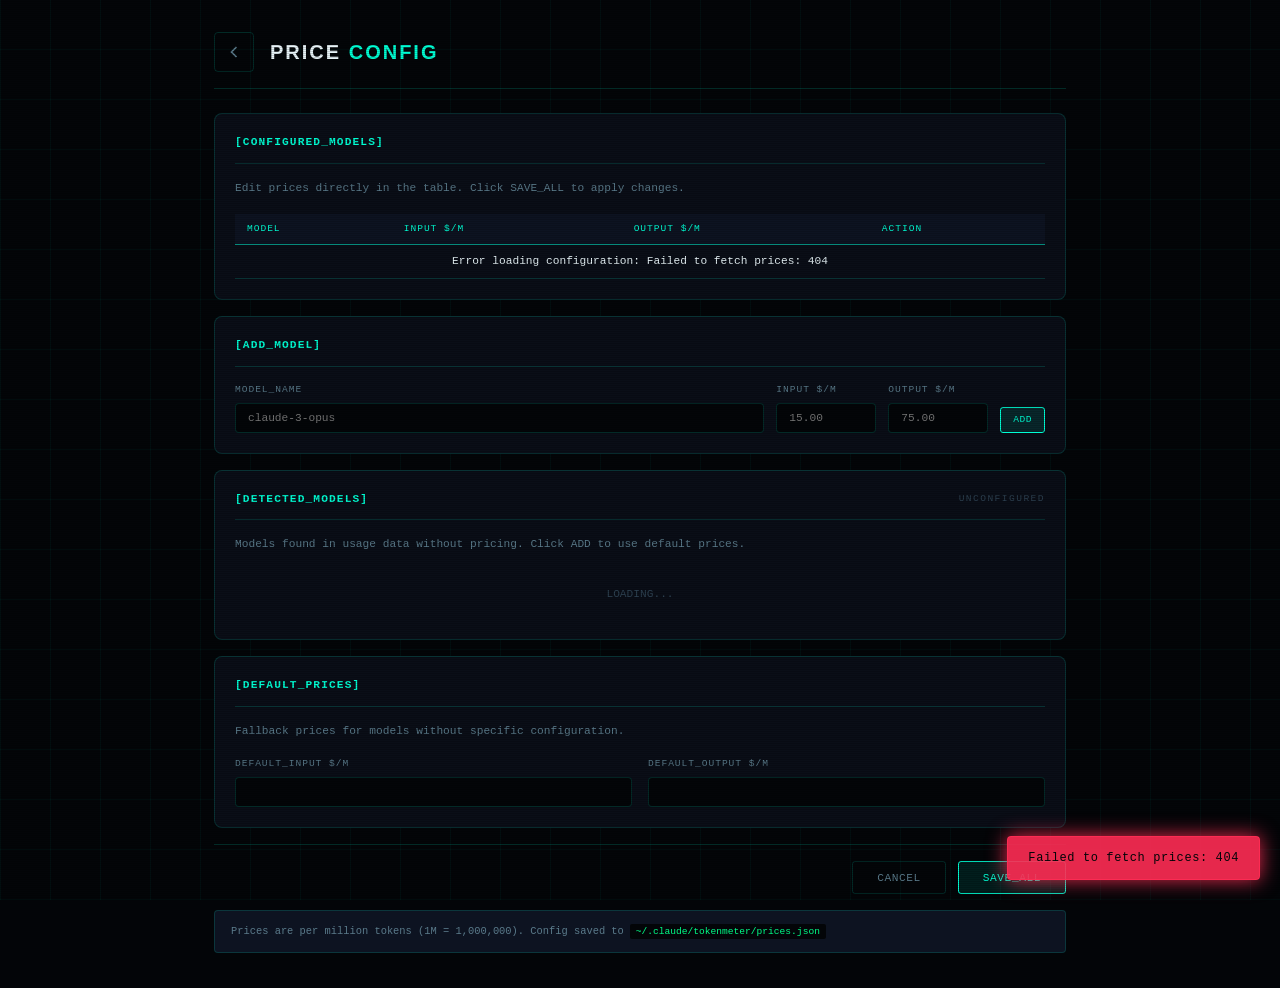
==== commit faf7e577: "perf(dashboard): remove Google Fonts dependency for instant loading - Use system font stack instead " ====
--- a/dashboard/settings.html
+++ b/dashboard/settings.html
@@ -5,9 +5,6 @@
     <meta name="viewport" content="width=device-width, initial-scale=1.0">
     <title>TokenMeter // Config Console</title>
     <link rel="stylesheet" href="style.css">
-    <link rel="preconnect" href="https://fonts.googleapis.com">
-    <link rel="preconnect" href="https://fonts.gstatic.com" crossorigin>
-    <link href="https://fonts.googleapis.com/css2?family=JetBrains+Mono:wght@400;500;700&family=Orbitron:wght@400;700;900&display=swap" rel="stylesheet">
     <style>
         /* Settings-specific overrides */
         .config-container {
@@ -178,13 +175,15 @@
         }
 
         .btn-cyber--danger {
+            background: rgba(255, 45, 85, 0.15);
             color: var(--neon-red);
-            border-color: rgba(255, 45, 85, 0.3);
+            border-color: rgba(255, 45, 85, 0.4);
         }
 
         .btn-cyber--danger:hover {
+            background: rgba(255, 45, 85, 0.25);
             border-color: var(--neon-red);
-            box-shadow: 0 0 8px rgba(255, 45, 85, 0.3);
+            box-shadow: 0 0 10px rgba(255, 45, 85, 0.4);
         }
 
         .btn-cyber--lg {
--- a/dashboard/style.css
+++ b/dashboard/style.css
@@ -34,9 +34,9 @@
     --border-dim: rgba(0, 255, 213, 0.15);
     --border-active: rgba(0, 255, 213, 0.5);
 
-    /* Typography */
-    --font-display: 'Orbitron', sans-serif;
-    --font-mono: 'JetBrains Mono', 'SF Mono', 'Fira Code', monospace;
+    /* Typography - using system fonts for fast loading */
+    --font-display: 'SF Pro Display', -apple-system, BlinkMacSystemFont, 'Segoe UI', sans-serif;
+    --font-mono: 'SF Mono', 'Fira Code', 'Menlo', 'Monaco', 'Cascadia Code', 'Consolas', monospace;
 
     /* Animation speeds */
     --pulse-speed: 2s;
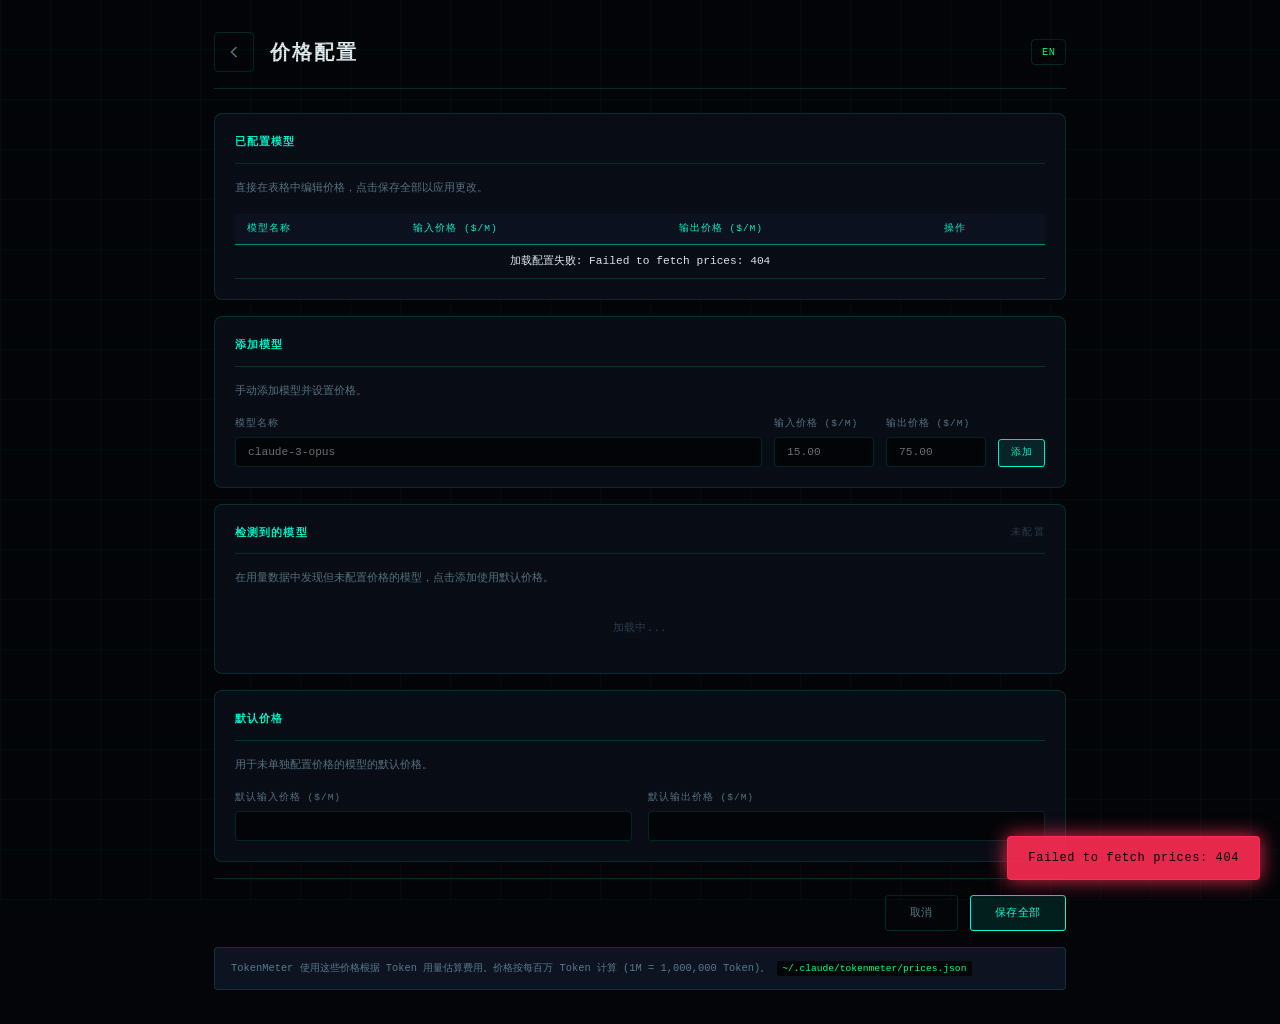
==== commit d61abded: "feat(i18n): create global i18n module for all pages - Extract i18n to separate i18n.js file - Share " ====
--- a/dashboard/settings.html
+++ b/dashboard/settings.html
@@ -1,9 +1,9 @@
 <!DOCTYPE html>
-<html lang="en">
+<html lang="zh">
 <head>
     <meta charset="UTF-8">
     <meta name="viewport" content="width=device-width, initial-scale=1.0">
-    <title>TokenMeter // Config Console</title>
+    <title>TokenMeter // 配置控制台</title>
     <link rel="stylesheet" href="style.css">
     <style>
         /* Settings-specific overrides */
@@ -41,6 +41,7 @@
         }
 
         .config-title {
+            flex: 1;
             font-family: var(--font-display);
             font-size: 1.25rem;
             font-weight: 700;
@@ -344,27 +345,30 @@
                     <polyline points="15 18 9 12 15 6"></polyline>
                 </svg>
             </a>
-            <h1 class="config-title">PRICE <span class="accent">CONFIG</span></h1>
+            <h1 class="config-title"><span data-i18n="priceConfig">价格配置</span></h1>
+            <button class="lang-toggle" id="lang-toggle" data-i18n-title="toggleLang" title="切换语言">
+                <span class="lang-label" id="lang-label">EN</span>
+            </button>
         </header>
 
         <!-- Configured Models -->
         <section class="config-section">
             <div class="section-header">
-                <span class="section-tag">[CONFIGURED_MODELS]</span>
-            </div>
-            <p class="section-desc">Edit prices directly in the table. Click SAVE_ALL to apply changes.</p>
+                <span class="section-tag" data-i18n="configuredModels">[已配置模型]</span>
+            </div>
+            <p class="section-desc" data-i18n="configuredModelsDesc">直接在表格中编辑价格，点击保存全部以应用更改。</p>
             <div class="config-table-wrapper">
                 <table class="config-table">
                     <thead>
                         <tr>
-                            <th>MODEL</th>
-                            <th>INPUT $/M</th>
-                            <th>OUTPUT $/M</th>
-                            <th>ACTION</th>
+                            <th data-i18n="modelName">模型名称</th>
+                            <th data-i18n="inputPrice">输入价格 ($/M)</th>
+                            <th data-i18n="outputPrice">输出价格 ($/M)</th>
+                            <th data-i18n="action">操作</th>
                         </tr>
                     </thead>
                     <tbody id="models-table-body">
-                        <tr><td colspan="4" class="empty-state">LOADING...</td></tr>
+                        <tr><td colspan="4" class="empty-state" data-i18n="loading">加载中...</td></tr>
                     </tbody>
                 </table>
             </div>
@@ -373,50 +377,51 @@
         <!-- Add Model -->
         <section class="config-section">
             <div class="section-header">
-                <span class="section-tag">[ADD_MODEL]</span>
-            </div>
+                <span class="section-tag" data-i18n="addModel">[添加模型]</span>
+            </div>
+            <p class="section-desc" data-i18n="addModelDesc">手动添加模型并设置价格。</p>
             <form class="add-form" id="add-model-form">
                 <div class="form-field">
-                    <label class="form-label">MODEL_NAME</label>
+                    <label class="form-label" data-i18n="modelName">模型名称</label>
                     <input type="text" class="form-input" id="new-model-name" placeholder="claude-3-opus" required>
                 </div>
                 <div class="form-field">
-                    <label class="form-label">INPUT $/M</label>
+                    <label class="form-label" data-i18n="inputPrice">输入价格 ($/M)</label>
                     <input type="number" class="form-input" id="new-input-price" placeholder="15.00" step="0.01" min="0" required>
                 </div>
                 <div class="form-field">
-                    <label class="form-label">OUTPUT $/M</label>
+                    <label class="form-label" data-i18n="outputPrice">输出价格 ($/M)</label>
                     <input type="number" class="form-input" id="new-output-price" placeholder="75.00" step="0.01" min="0" required>
                 </div>
-                <button type="submit" class="btn-cyber btn-cyber--primary">ADD</button>
+                <button type="submit" class="btn-cyber btn-cyber--primary" data-i18n="add">添加</button>
             </form>
         </section>
 
         <!-- Unconfigured Models -->
         <section class="config-section">
             <div class="section-header">
-                <span class="section-tag">[DETECTED_MODELS]</span>
-                <span class="section-dim">UNCONFIGURED</span>
-            </div>
-            <p class="section-desc">Models found in usage data without pricing. Click ADD to use default prices.</p>
+                <span class="section-tag" data-i18n="detectedModels">[检测到的模型]</span>
+                <span class="section-dim" data-i18n="unconfigured">未配置</span>
+            </div>
+            <p class="section-desc" data-i18n="detectedModelsDesc">在用量数据中发现但未配置价格的模型，点击添加使用默认价格。</p>
             <div class="unconfigured-list" id="unconfigured-models">
-                <div class="empty-state">LOADING...</div>
+                <div class="empty-state" data-i18n="loading">加载中...</div>
             </div>
         </section>
 
         <!-- Default Prices -->
         <section class="config-section">
             <div class="section-header">
-                <span class="section-tag">[DEFAULT_PRICES]</span>
-            </div>
-            <p class="section-desc">Fallback prices for models without specific configuration.</p>
+                <span class="section-tag" data-i18n="defaultPrices">[默认价格]</span>
+            </div>
+            <p class="section-desc" data-i18n="defaultPricesDesc">用于未单独配置价格的模型的默认价格。</p>
             <div class="default-price-grid">
                 <div class="form-field">
-                    <label class="form-label">DEFAULT_INPUT $/M</label>
+                    <label class="form-label" data-i18n="defaultInput">默认输入价格 ($/M)</label>
                     <input type="number" class="form-input" id="default-input-price" step="0.01" min="0">
                 </div>
                 <div class="form-field">
-                    <label class="form-label">DEFAULT_OUTPUT $/M</label>
+                    <label class="form-label" data-i18n="defaultOutput">默认输出价格 ($/M)</label>
                     <input type="number" class="form-input" id="default-output-price" step="0.01" min="0">
                 </div>
             </div>
@@ -424,19 +429,20 @@
 
         <!-- Actions -->
         <div class="config-actions">
-            <button type="button" class="btn-cyber btn-cyber--lg" id="cancel-btn">CANCEL</button>
-            <button type="button" class="btn-cyber btn-cyber--primary btn-cyber--lg" id="save-btn">SAVE_ALL</button>
+            <button type="button" class="btn-cyber btn-cyber--lg" id="cancel-btn" data-i18n="cancel">取消</button>
+            <button type="button" class="btn-cyber btn-cyber--primary btn-cyber--lg" id="save-btn" data-i18n="saveAll">保存全部</button>
         </div>
 
         <!-- Info -->
         <div class="info-box">
             <p class="info-box__text">
-                Prices are per million tokens (1M = 1,000,000).
-                Config saved to <code class="info-box__code">~/.claude/tokenmeter/prices.json</code>
+                <span data-i18n="aboutConfigDesc">价格按每百万 Token 计算 (1M = 1,000,000 Token)。配置保存至</span>
+                <code class="info-box__code">~/.claude/tokenmeter/prices.json</code>
             </p>
         </div>
     </div>
 
+    <script src="i18n.js"></script>
     <script src="settings.js"></script>
 </body>
 </html>
--- a/dashboard/style.css
+++ b/dashboard/style.css
@@ -219,6 +219,39 @@
     letter-spacing: 0.05em;
 }
 
+/* Header Actions */
+.header-actions {
+    display: flex;
+    align-items: center;
+    gap: 0.5rem;
+}
+
+.lang-toggle {
+    display: flex;
+    align-items: center;
+    padding: 0.4rem 0.6rem;
+    background: transparent;
+    border: 1px solid var(--border-dim);
+    border-radius: 4px;
+    color: var(--text-secondary);
+    font-family: var(--font-mono);
+    font-size: 0.65rem;
+    font-weight: 500;
+    letter-spacing: 0.05em;
+    cursor: pointer;
+    transition: all 0.15s ease;
+}
+
+.lang-toggle:hover {
+    border-color: var(--neon-cyan);
+    color: var(--neon-cyan);
+    box-shadow: var(--glow-soft);
+}
+
+.lang-label {
+    color: var(--neon-green);
+}
+
 /* === COMMAND BAR: Filter Inputs === */
 .command-bar {
     margin-bottom: 1.5rem;
